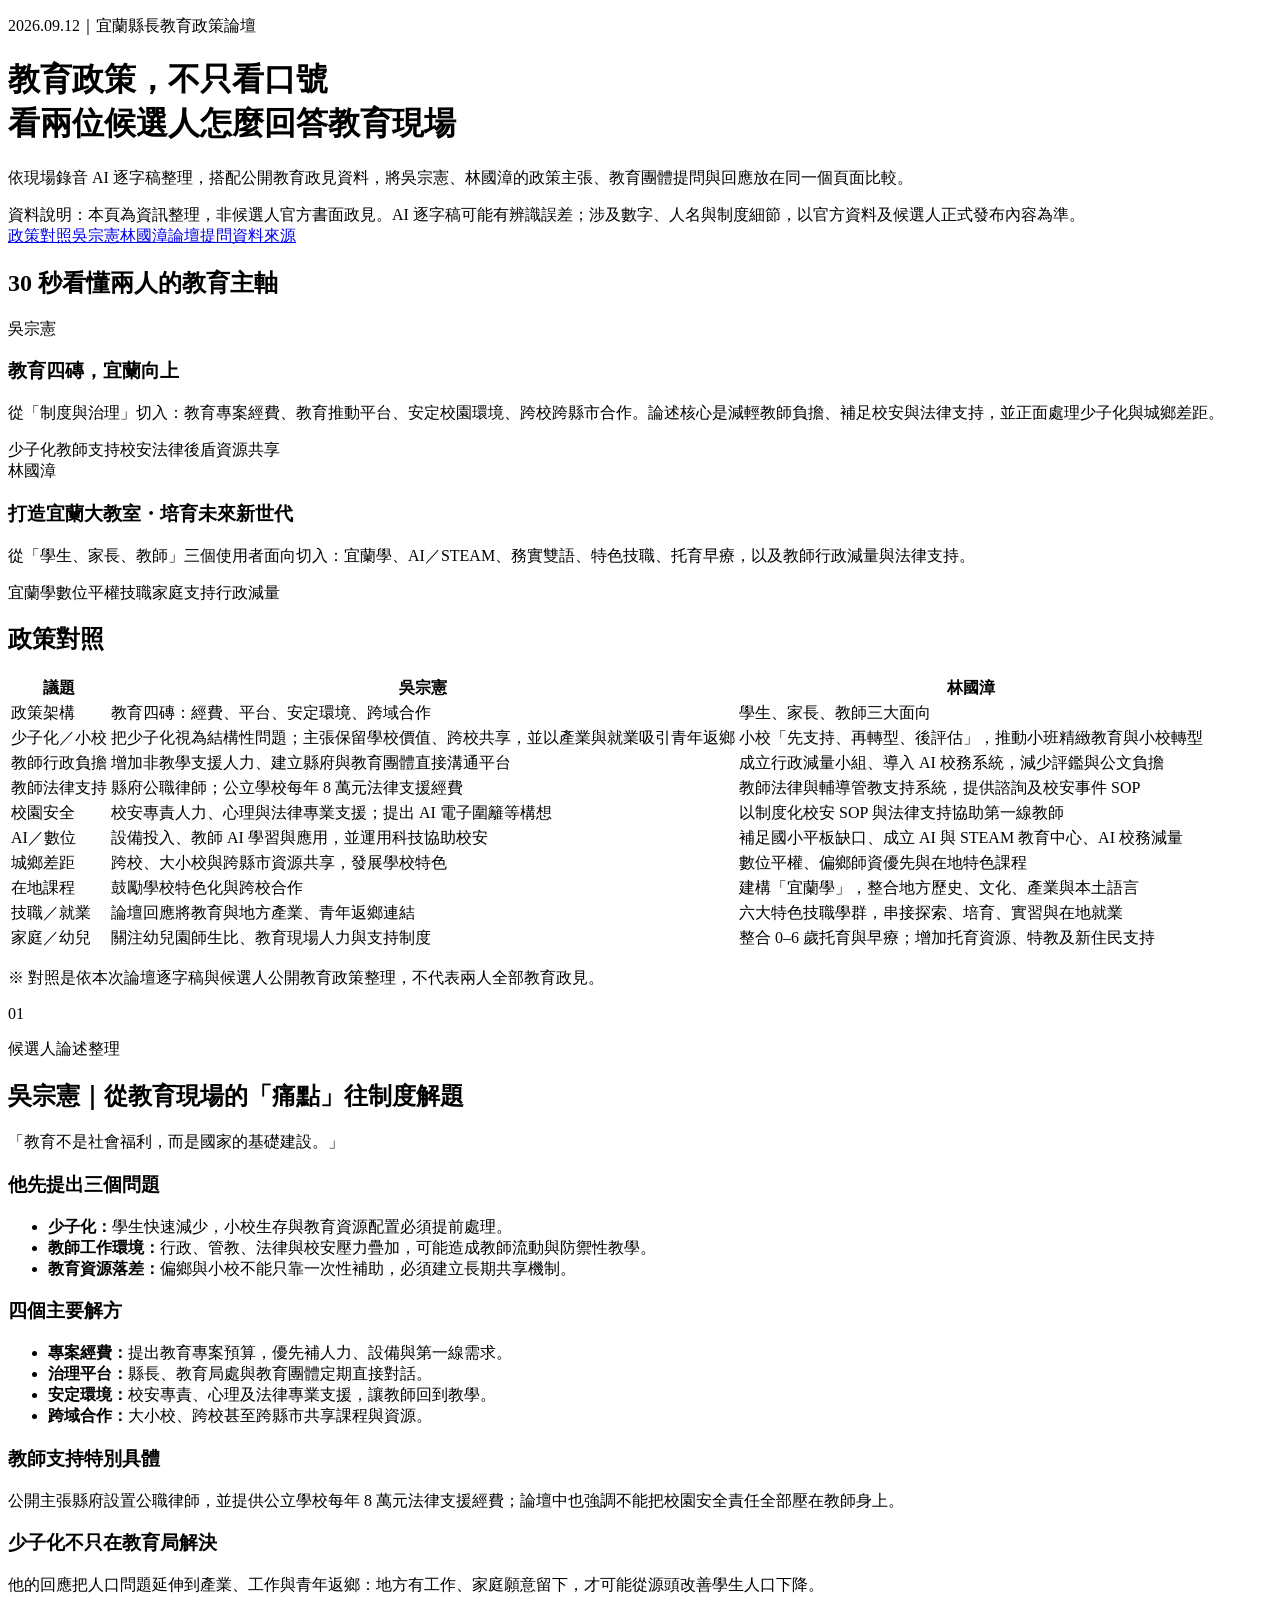
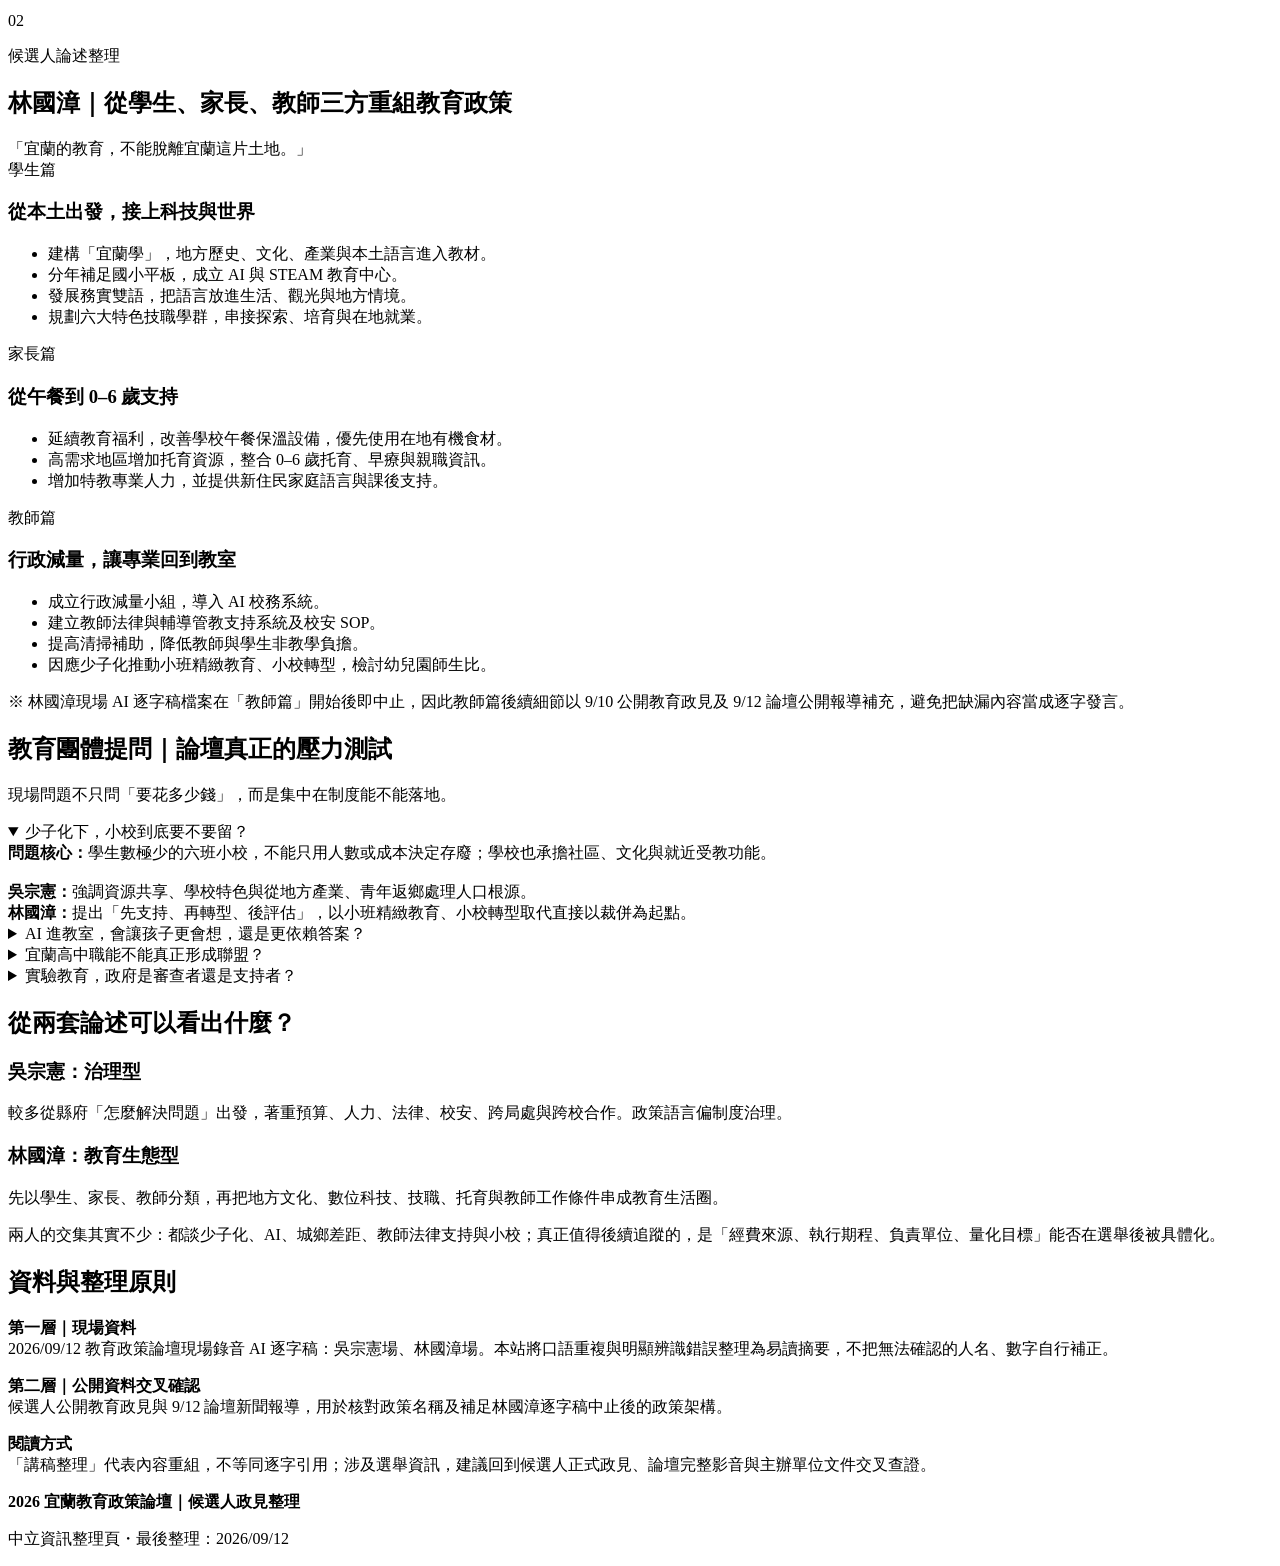
==== index.html @ e2a38ad1 "feat: build 2026 Yilan education forum comparison site" ====
<!doctype html><html lang="zh-Hant"><head><meta charset="utf-8"><meta name="viewport" content="width=device-width,initial-scale=1"><meta name="description" content="2026宜蘭縣長教育政策論壇：吳宗憲、林國漳教育政見與現場回應整理"><title>2026 宜蘭教育政策論壇｜候選人政見整理</title><link rel="stylesheet" href="styles.css"></head><body><header class="hero"><div class="wrap"><p class="eyebrow">2026.09.12｜宜蘭縣長教育政策論壇</p><h1>教育政策，不只看口號<br><span>看兩位候選人怎麼回答教育現場</span></h1><p class="lead">依現場錄音 AI 逐字稿整理，搭配公開教育政見資料，將吳宗憲、林國漳的政策主張、教育團體提問與回應放在同一個頁面比較。</p><div class="notice">資料說明：本頁為資訊整理，非候選人官方書面政見。AI 逐字稿可能有辨識誤差；涉及數字、人名與制度細節，以官方資料及候選人正式發布內容為準。</div><nav><a href="#compare">政策對照</a><a href="#wu">吳宗憲</a><a href="#lin">林國漳</a><a href="#qa">論壇提問</a><a href="#sources">資料來源</a></nav></div></header><main class="wrap"><section id="snapshot"><h2>30 秒看懂兩人的教育主軸</h2><div class="candidate-grid"><article class="candidate wu"><span class="tag">吳宗憲</span><h3>教育四磚，宜蘭向上</h3><p>從「制度與治理」切入：教育專案經費、教育推動平台、安定校園環境、跨校跨縣市合作。論述核心是減輕教師負擔、補足校安與法律支持，並正面處理少子化與城鄉差距。</p><div class="chips"><span>少子化</span><span>教師支持</span><span>校安</span><span>法律後盾</span><span>資源共享</span></div></article><article class="candidate lin"><span class="tag">林國漳</span><h3>打造宜蘭大教室・培育未來新世代</h3><p>從「學生、家長、教師」三個使用者面向切入：宜蘭學、AI／STEAM、務實雙語、特色技職、托育早療，以及教師行政減量與法律支持。</p><div class="chips"><span>宜蘭學</span><span>數位平權</span><span>技職</span><span>家庭支持</span><span>行政減量</span></div></article></div></section><section id="compare"><h2>政策對照</h2><div class="table-wrap"><table><thead><tr><th>議題</th><th>吳宗憲</th><th>林國漳</th></tr></thead><tbody><tr><td>政策架構</td><td>教育四磚：經費、平台、安定環境、跨域合作</td><td>學生、家長、教師三大面向</td></tr><tr><td>少子化／小校</td><td>把少子化視為結構性問題；主張保留學校價值、跨校共享，並以產業與就業吸引青年返鄉</td><td>小校「先支持、再轉型、後評估」，推動小班精緻教育與小校轉型</td></tr><tr><td>教師行政負擔</td><td>增加非教學支援人力、建立縣府與教育團體直接溝通平台</td><td>成立行政減量小組、導入 AI 校務系統，減少評鑑與公文負擔</td></tr><tr><td>教師法律支持</td><td>縣府公職律師；公立學校每年 8 萬元法律支援經費</td><td>教師法律與輔導管教支持系統，提供諮詢及校安事件 SOP</td></tr><tr><td>校園安全</td><td>校安專責人力、心理與法律專業支援；提出 AI 電子圍籬等構想</td><td>以制度化校安 SOP 與法律支持協助第一線教師</td></tr><tr><td>AI／數位</td><td>設備投入、教師 AI 學習與應用，並運用科技協助校安</td><td>補足國小平板缺口、成立 AI 與 STEAM 教育中心、AI 校務減量</td></tr><tr><td>城鄉差距</td><td>跨校、大小校與跨縣市資源共享，發展學校特色</td><td>數位平權、偏鄉師資優先與在地特色課程</td></tr><tr><td>在地課程</td><td>鼓勵學校特色化與跨校合作</td><td>建構「宜蘭學」，整合地方歷史、文化、產業與本土語言</td></tr><tr><td>技職／就業</td><td>論壇回應將教育與地方產業、青年返鄉連結</td><td>六大特色技職學群，串接探索、培育、實習與在地就業</td></tr><tr><td>家庭／幼兒</td><td>關注幼兒園師生比、教育現場人力與支持制度</td><td>整合 0–6 歲托育與早療；增加托育資源、特教及新住民支持</td></tr></tbody></table></div><p class="caption">※ 對照是依本次論壇逐字稿與候選人公開教育政策整理，不代表兩人全部教育政見。</p></section><section id="wu" class="detail"><div class="section-head"><span class="num">01</span><div><p>候選人論述整理</p><h2>吳宗憲｜從教育現場的「痛點」往制度解題</h2></div></div><div class="quote">「教育不是社會福利，而是國家的基礎建設。」</div><div class="cards"><article><h3>他先提出三個問題</h3><ul><li><b>少子化：</b>學生快速減少，小校生存與教育資源配置必須提前處理。</li><li><b>教師工作環境：</b>行政、管教、法律與校安壓力疊加，可能造成教師流動與防禦性教學。</li><li><b>教育資源落差：</b>偏鄉與小校不能只靠一次性補助，必須建立長期共享機制。</li></ul></article><article><h3>四個主要解方</h3><ul><li><b>專案經費：</b>提出教育專案預算，優先補人力、設備與第一線需求。</li><li><b>治理平台：</b>縣長、教育局處與教育團體定期直接對話。</li><li><b>安定環境：</b>校安專責、心理及法律專業支援，讓教師回到教學。</li><li><b>跨域合作：</b>大小校、跨校甚至跨縣市共享課程與資源。</li></ul></article><article><h3>教師支持特別具體</h3><p>公開主張縣府設置公職律師，並提供公立學校每年 8 萬元法律支援經費；論壇中也強調不能把校園安全責任全部壓在教師身上。</p></article><article><h3>少子化不只在教育局解決</h3><p>他的回應把人口問題延伸到產業、工作與青年返鄉：地方有工作、家庭願意留下，才可能從源頭改善學生人口下降。</p></article></div></section><section id="lin" class="detail"><div class="section-head"><span class="num">02</span><div><p>候選人論述整理</p><h2>林國漳｜從學生、家長、教師三方重組教育政策</h2></div></div><div class="quote">「宜蘭的教育，不能脫離宜蘭這片土地。」</div><div class="three"><article><span>學生篇</span><h3>從本土出發，接上科技與世界</h3><ul><li>建構「宜蘭學」，地方歷史、文化、產業與本土語言進入教材。</li><li>分年補足國小平板，成立 AI 與 STEAM 教育中心。</li><li>發展務實雙語，把語言放進生活、觀光與地方情境。</li><li>規劃六大特色技職學群，串接探索、培育與在地就業。</li></ul></article><article><span>家長篇</span><h3>從午餐到 0–6 歲支持</h3><ul><li>延續教育福利，改善學校午餐保溫設備，優先使用在地有機食材。</li><li>高需求地區增加托育資源，整合 0–6 歲托育、早療與親職資訊。</li><li>增加特教專業人力，並提供新住民家庭語言與課後支持。</li></ul></article><article><span>教師篇</span><h3>行政減量，讓專業回到教室</h3><ul><li>成立行政減量小組，導入 AI 校務系統。</li><li>建立教師法律與輔導管教支持系統及校安 SOP。</li><li>提高清掃補助，降低教師與學生非教學負擔。</li><li>因應少子化推動小班精緻教育、小校轉型，檢討幼兒園師生比。</li></ul></article></div><p class="caption">※ 林國漳現場 AI 逐字稿檔案在「教師篇」開始後即中止，因此教師篇後續細節以 9/10 公開教育政見及 9/12 論壇公開報導補充，避免把缺漏內容當成逐字發言。</p></section><section id="qa"><h2>教育團體提問｜論壇真正的壓力測試</h2><p class="intro">現場問題不只問「要花多少錢」，而是集中在制度能不能落地。</p><div class="qa-list"><details open><summary>少子化下，小校到底要不要留？</summary><div><b>問題核心：</b>學生數極少的六班小校，不能只用人數或成本決定存廢；學校也承擔社區、文化與就近受教功能。<br><br><b>吳宗憲：</b>強調資源共享、學校特色與從地方產業、青年返鄉處理人口根源。<br><b>林國漳：</b>提出「先支持、再轉型、後評估」，以小班精緻教育、小校轉型取代直接以裁併為起點。</div></details><details><summary>AI 進教室，會讓孩子更會想，還是更依賴答案？</summary><div><b>問題核心：</b>AI 不只是買設備，也牽涉數位素養、思考能力與城鄉差距。<br><br><b>吳宗憲：</b>主張設備與教師學習並進，科技也可運用於校園安全。<br><b>林國漳：</b>以數位平權、平板補足、AI／STEAM 中心與 AI 校務應用建立完整環境。</div></details><details><summary>宜蘭高中職能不能真正形成聯盟？</summary><div><b>問題核心：</b>縣立、國立高中職如何共享資源、銜接國中課程、留住人才，以及改善跨區就學交通。<br><br><b>吳宗憲：</b>把交通視為宜蘭教育的結構問題之一，並主張跨校、跨縣市合作。<br><b>林國漳：</b>公開論壇報導顯示其亦回應區域高中職聯盟議題；本站待取得完整現場逐字稿後再補充逐句回應。</div></details><details><summary>實驗教育，政府是審查者還是支持者？</summary><div><b>問題核心：</b>審議制度能否從把關思維轉為陪伴、輔導與品質支持。<br><br>本題涉及候選人現場細部回答，本站不以不完整 AI 逐字稿自行補寫；後續取得完整錄音／逐字稿後再更新。</div></details></div></section><section class="analysis"><h2>從兩套論述可以看出什麼？</h2><div class="analysis-grid"><article><h3>吳宗憲：治理型</h3><p>較多從縣府「怎麼解決問題」出發，著重預算、人力、法律、校安、跨局處與跨校合作。政策語言偏制度治理。</p></article><article><h3>林國漳：教育生態型</h3><p>先以學生、家長、教師分類，再把地方文化、數位科技、技職、托育與教師工作條件串成教育生活圈。</p></article></div><div class="neutral">兩人的交集其實不少：都談少子化、AI、城鄉差距、教師法律支持與小校；真正值得後續追蹤的，是「經費來源、執行期程、負責單位、量化目標」能否在選舉後被具體化。</div></section><section id="sources"><h2>資料與整理原則</h2><div class="source-box"><p><b>第一層｜現場資料</b><br>2026/09/12 教育政策論壇現場錄音 AI 逐字稿：吳宗憲場、林國漳場。本站將口語重複與明顯辨識錯誤整理為易讀摘要，不把無法確認的人名、數字自行補正。</p><p><b>第二層｜公開資料交叉確認</b><br>候選人公開教育政見與 9/12 論壇新聞報導，用於核對政策名稱及補足林國漳逐字稿中止後的政策架構。</p><p><b>閱讀方式</b><br>「講稿整理」代表內容重組，不等同逐字引用；涉及選舉資訊，建議回到候選人正式政見、論壇完整影音與主辦單位文件交叉查證。</p></div></section></main><footer><div class="wrap"><b>2026 宜蘭教育政策論壇｜候選人政見整理</b><p>中立資訊整理頁・最後整理：2026/09/12</p></div></footer><script src="app.js"></script></body></html>
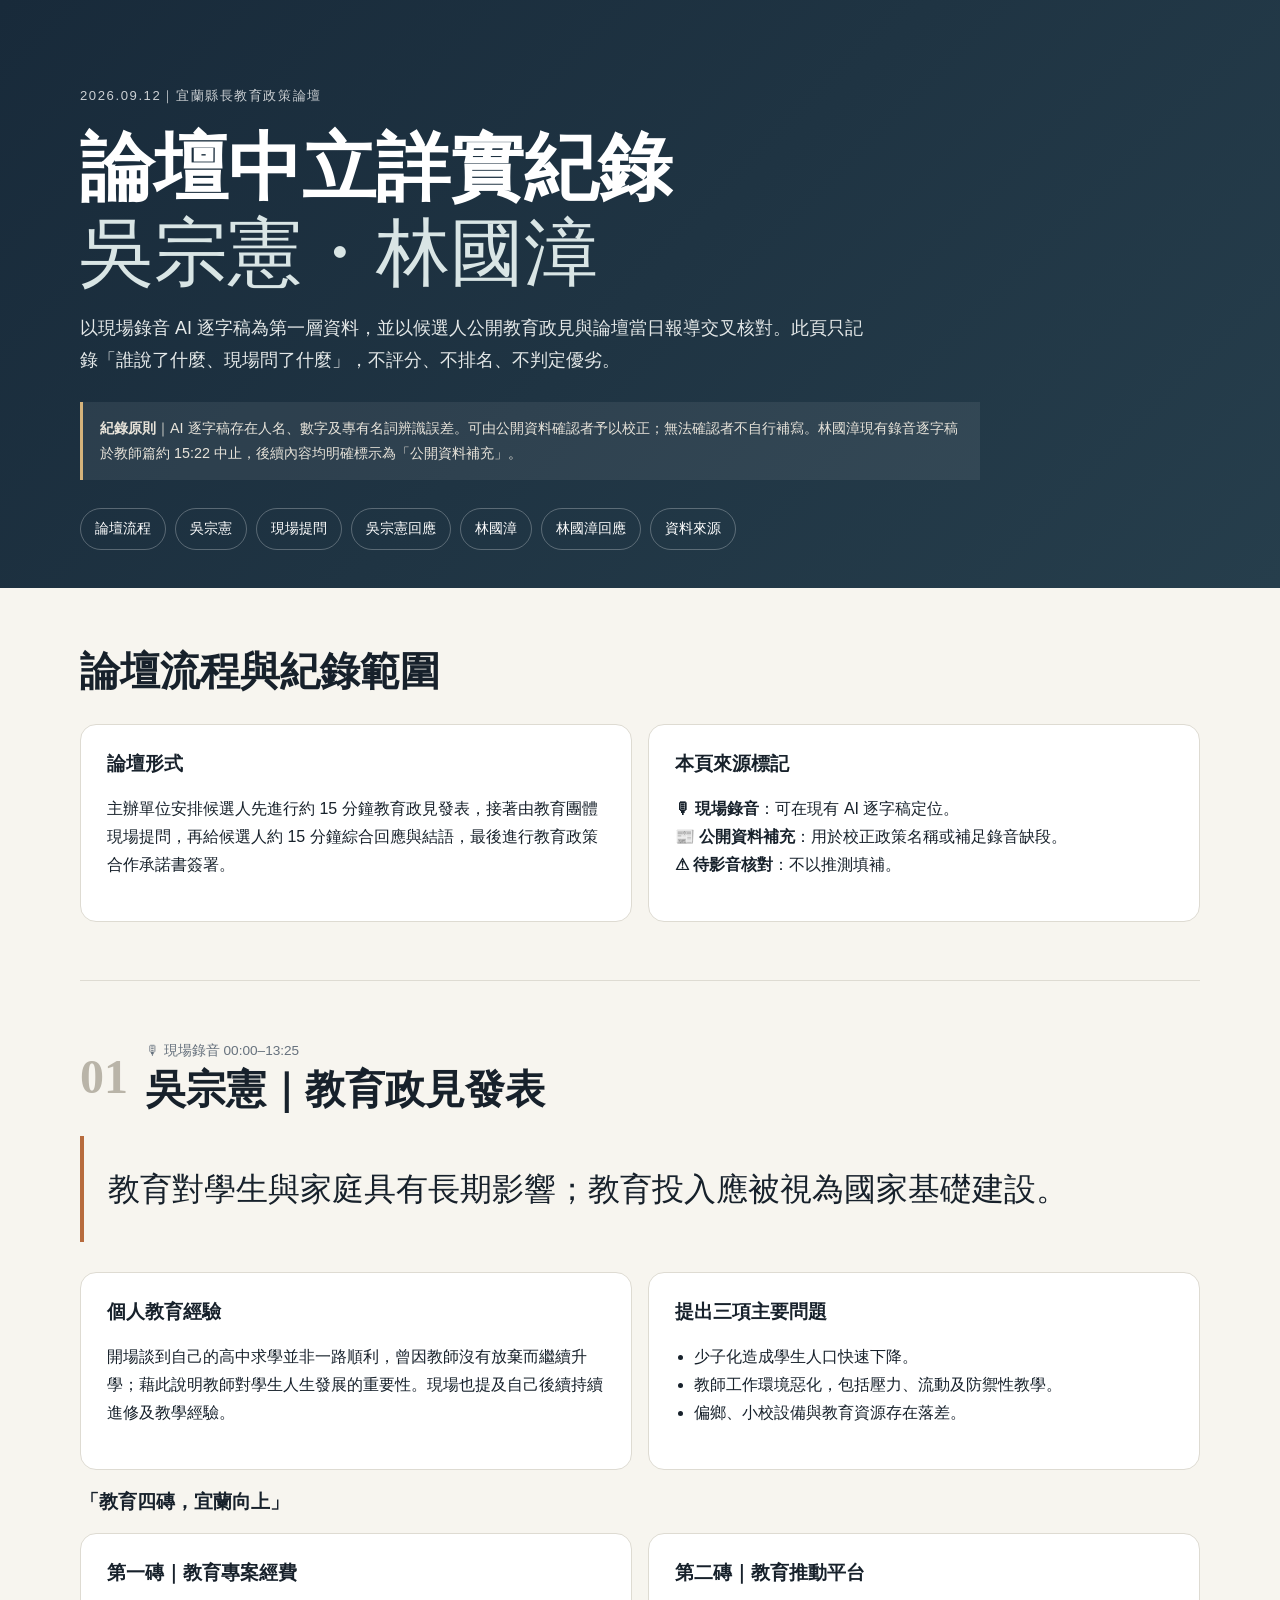
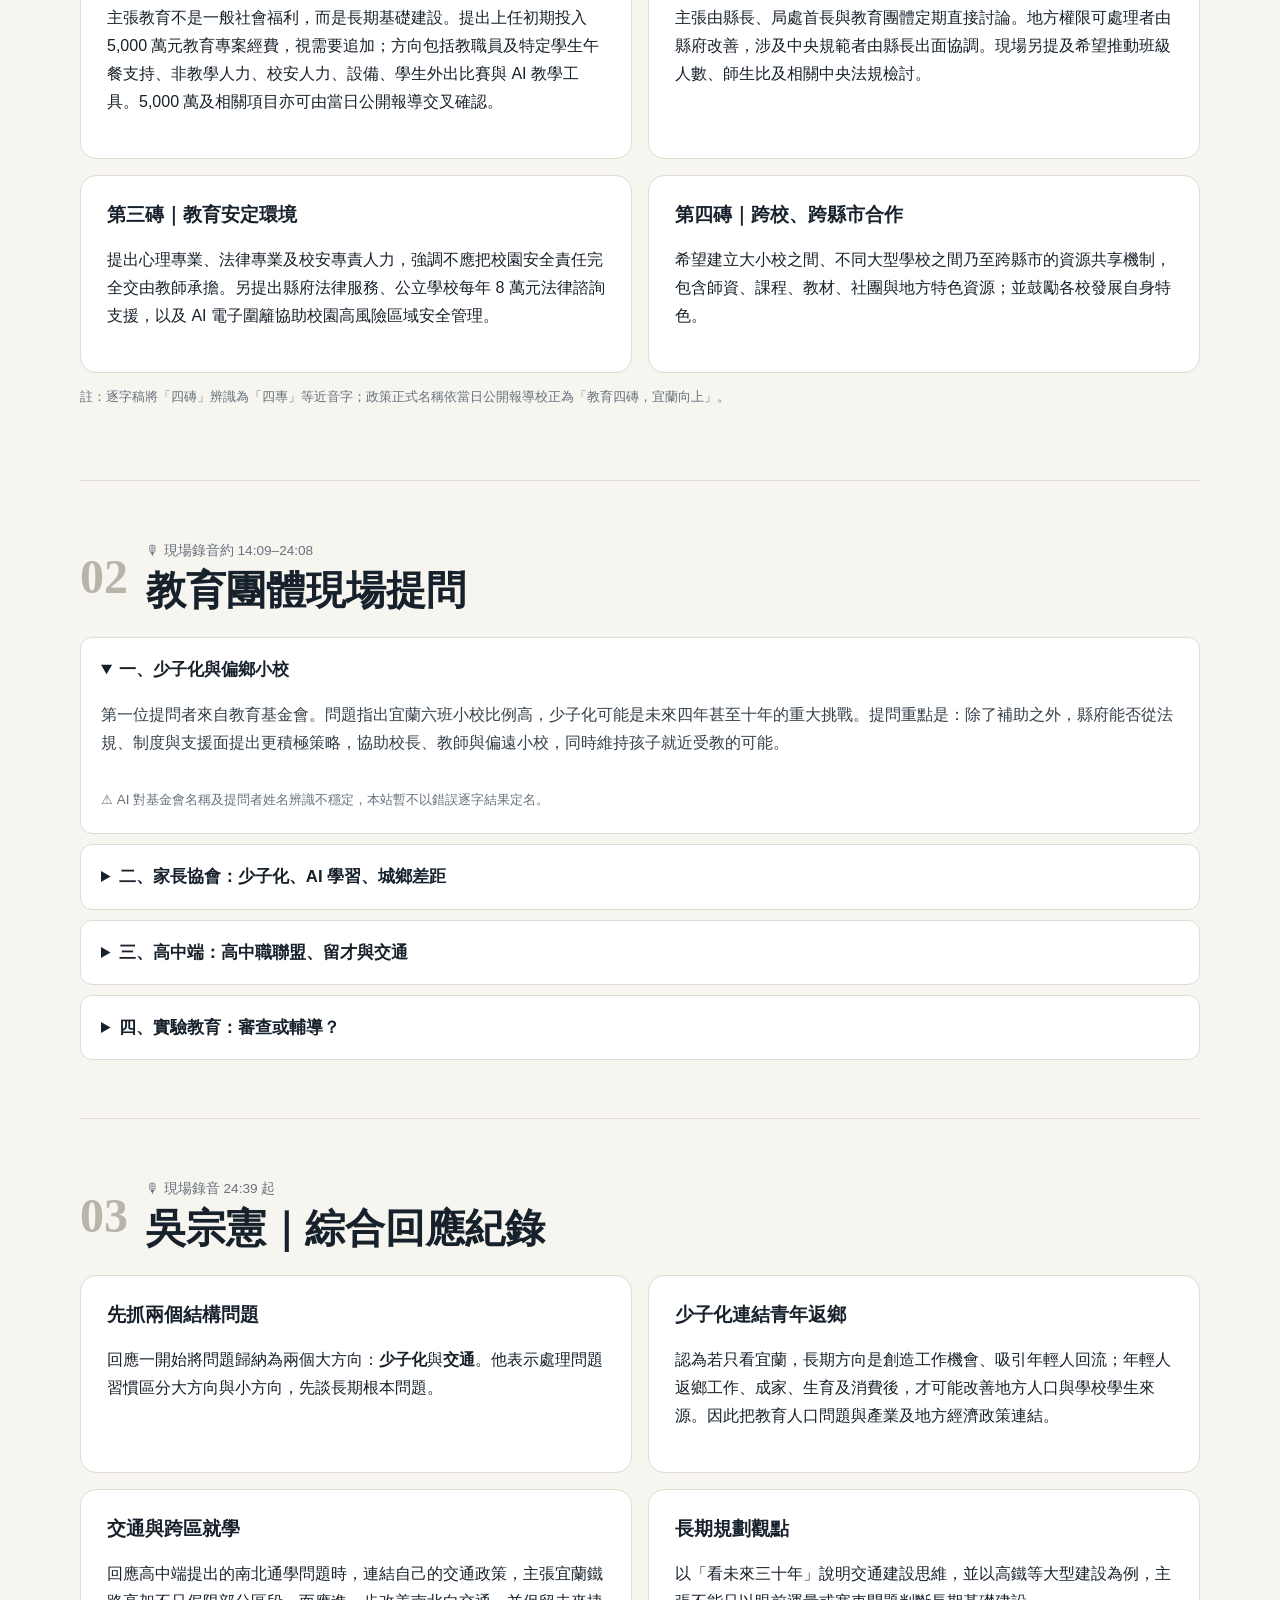
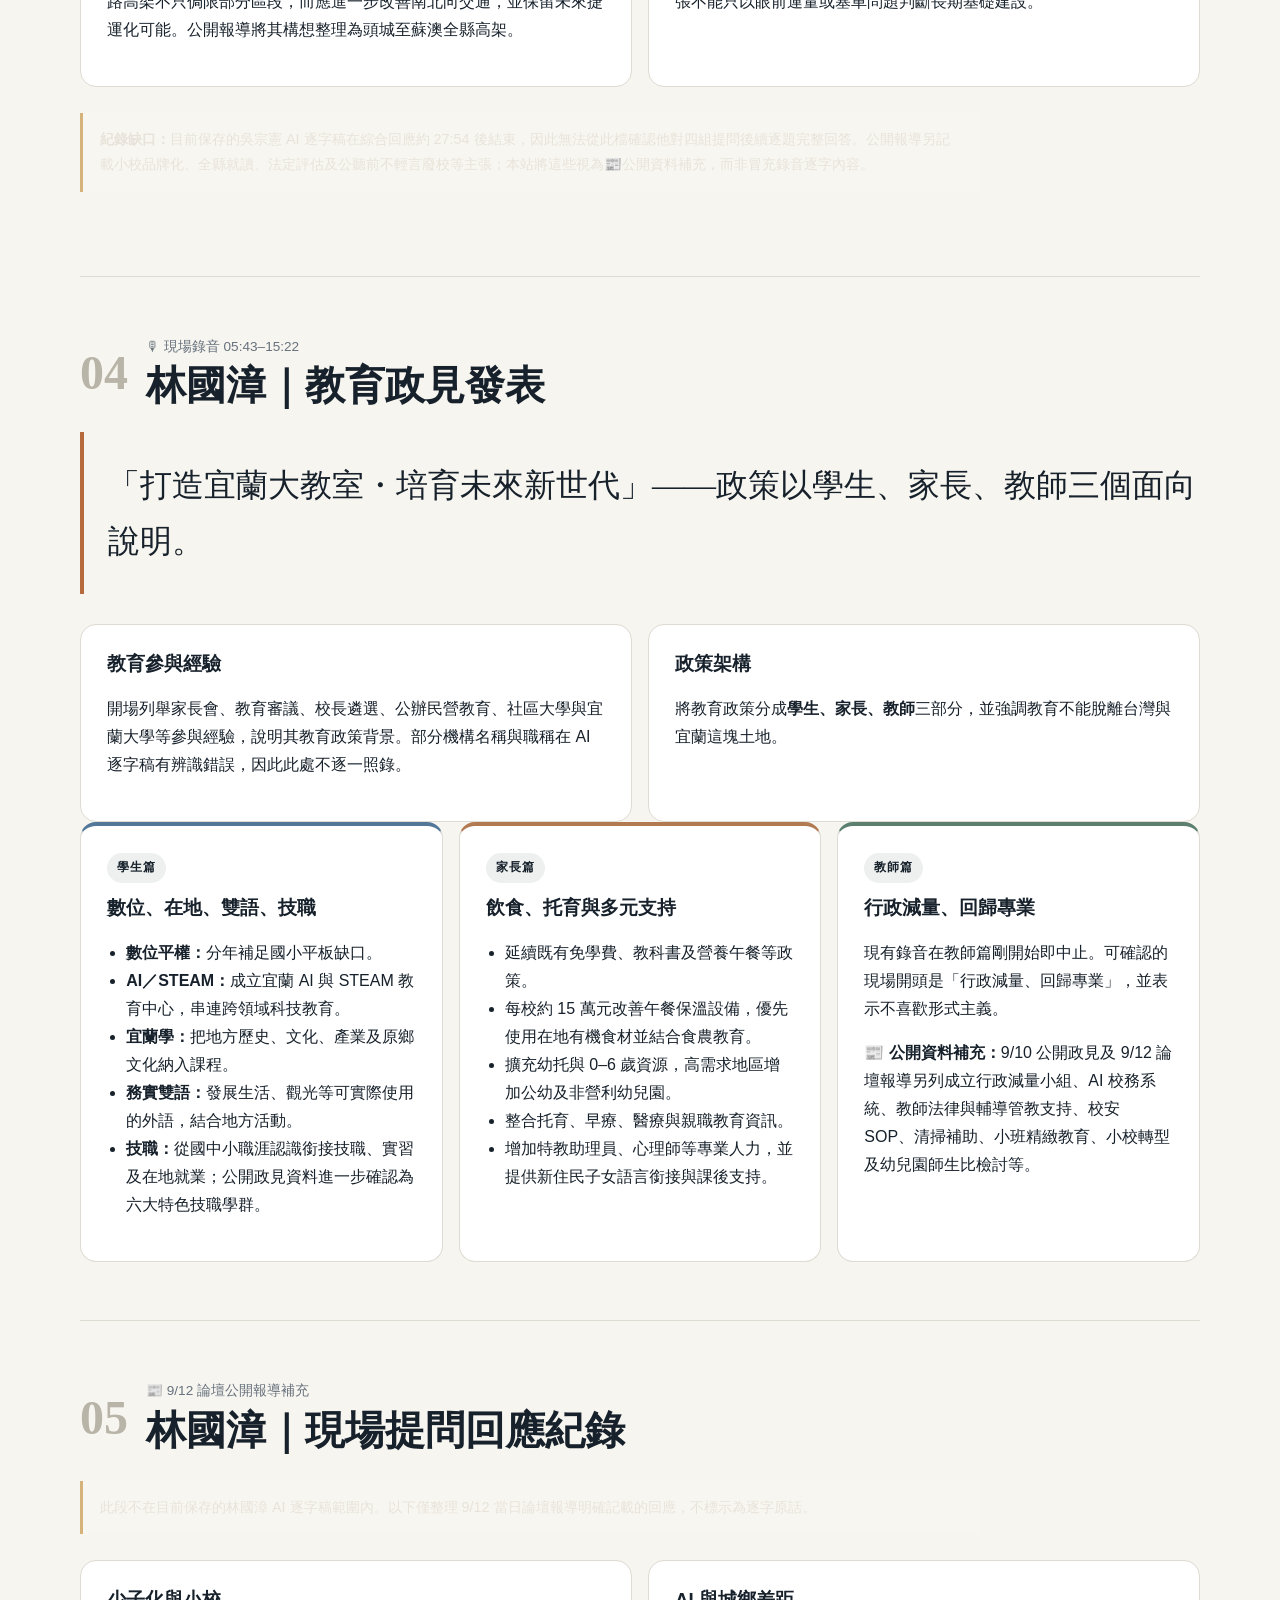
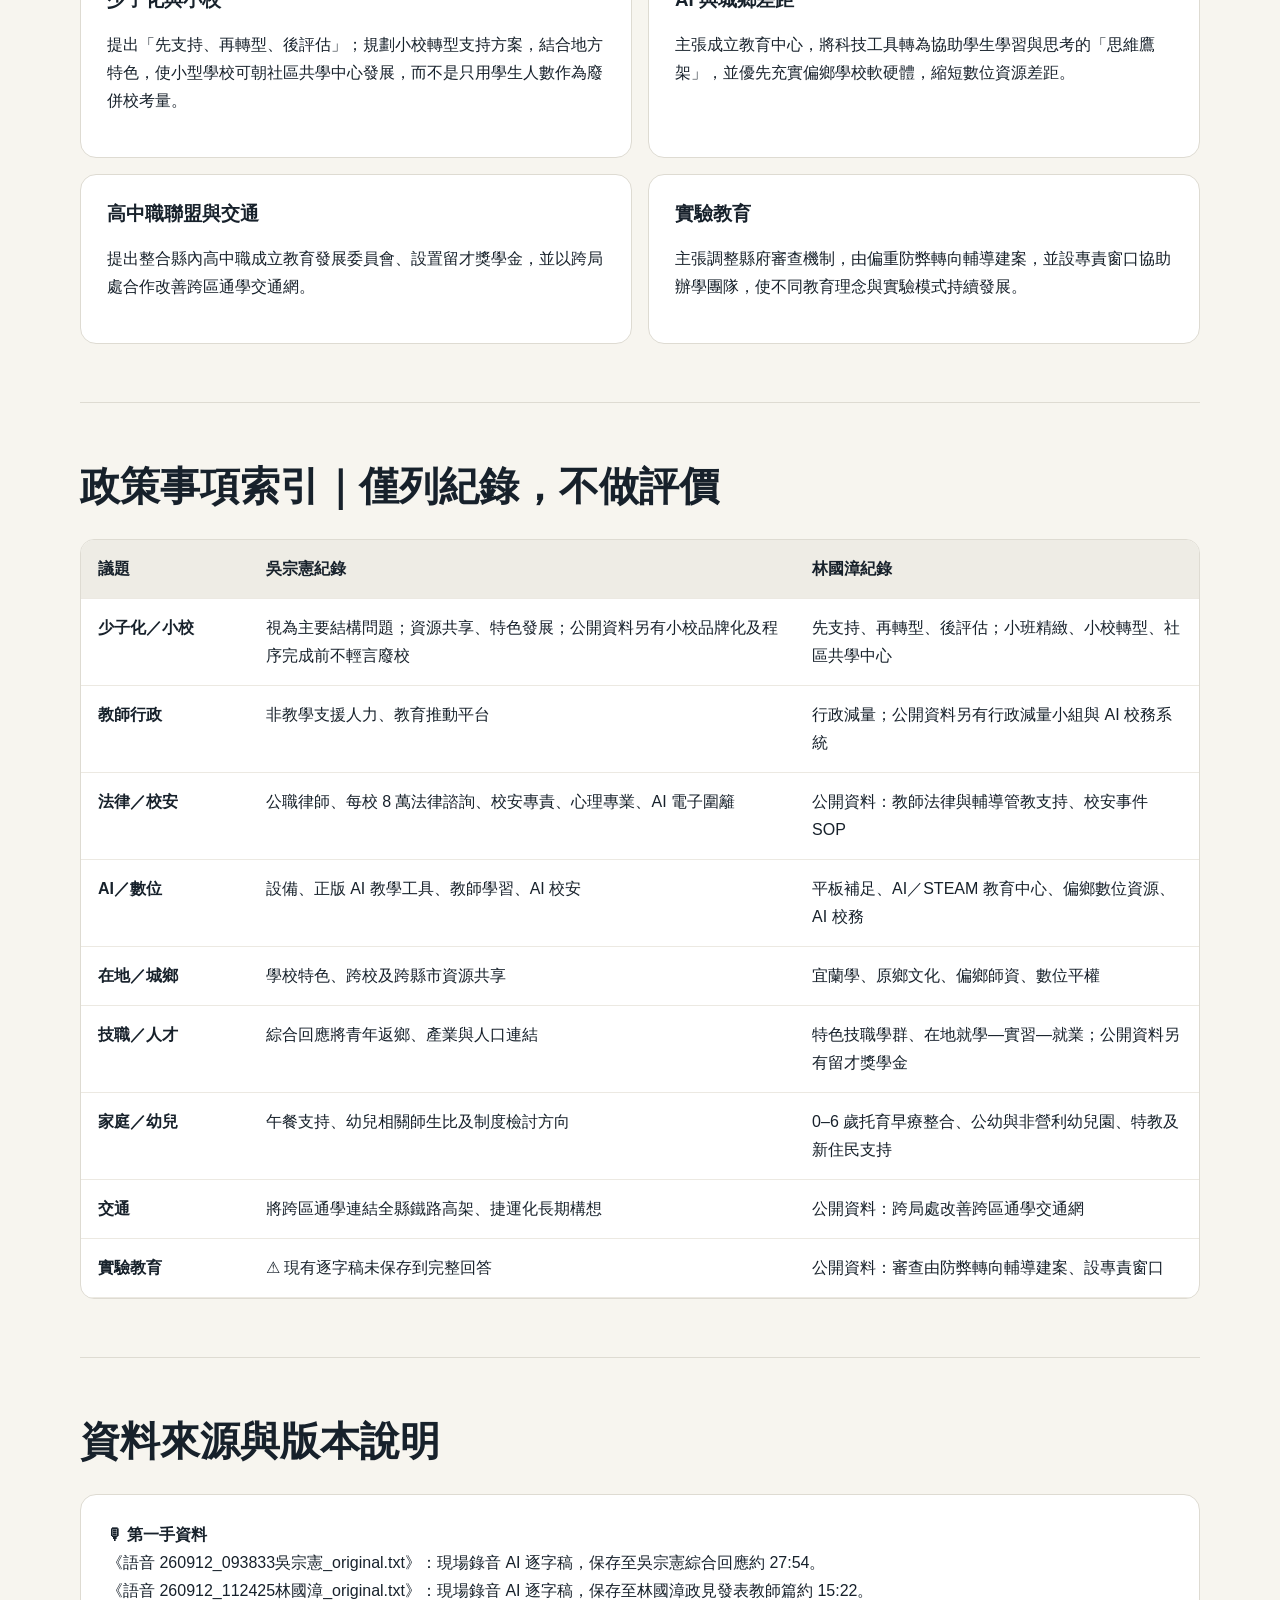
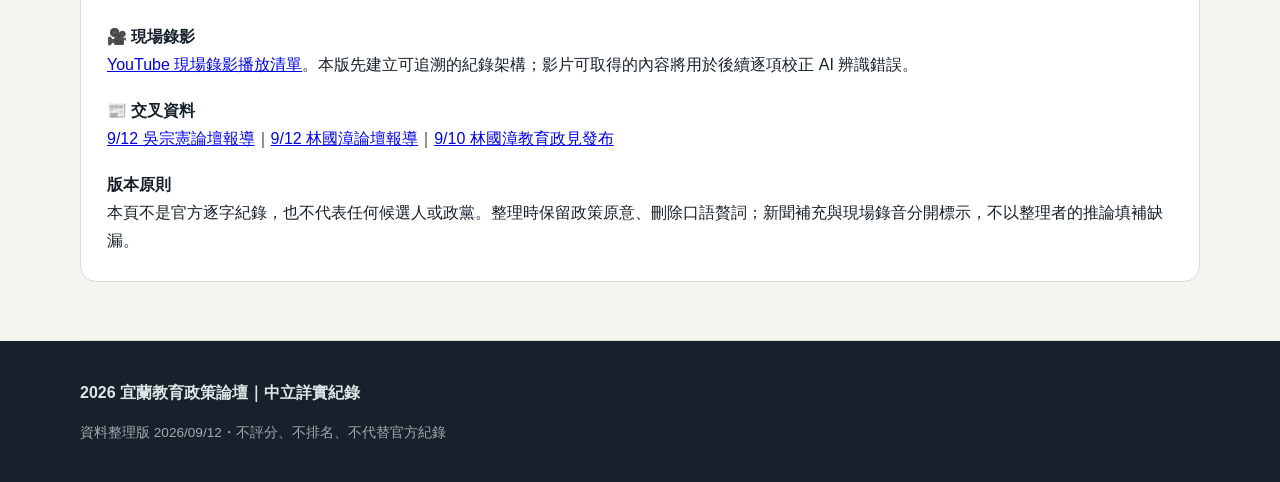
==== commit 42c9068d: "docs: convert site to neutral detailed forum record" ====
--- a/index.html
+++ b/index.html
@@ -1 +1 @@
-<!doctype html><html lang="zh-Hant"><head><meta charset="utf-8"><meta name="viewport" content="width=device-width,initial-scale=1"><meta name="description" content="2026宜蘭縣長教育政策論壇：吳宗憲、林國漳教育政見與現場回應整理"><title>2026 宜蘭教育政策論壇｜候選人政見整理</title><link rel="stylesheet" href="styles.css"></head><body><header class="hero"><div class="wrap"><p class="eyebrow">2026.09.12｜宜蘭縣長教育政策論壇</p><h1>教育政策，不只看口號<br><span>看兩位候選人怎麼回答教育現場</span></h1><p class="lead">依現場錄音 AI 逐字稿整理，搭配公開教育政見資料，將吳宗憲、林國漳的政策主張、教育團體提問與回應放在同一個頁面比較。</p><div class="notice">資料說明：本頁為資訊整理，非候選人官方書面政見。AI 逐字稿可能有辨識誤差；涉及數字、人名與制度細節，以官方資料及候選人正式發布內容為準。</div><nav><a href="#compare">政策對照</a><a href="#wu">吳宗憲</a><a href="#lin">林國漳</a><a href="#qa">論壇提問</a><a href="#sources">資料來源</a></nav></div></header><main class="wrap"><section id="snapshot"><h2>30 秒看懂兩人的教育主軸</h2><div class="candidate-grid"><article class="candidate wu"><span class="tag">吳宗憲</span><h3>教育四磚，宜蘭向上</h3><p>從「制度與治理」切入：教育專案經費、教育推動平台、安定校園環境、跨校跨縣市合作。論述核心是減輕教師負擔、補足校安與法律支持，並正面處理少子化與城鄉差距。</p><div class="chips"><span>少子化</span><span>教師支持</span><span>校安</span><span>法律後盾</span><span>資源共享</span></div></article><article class="candidate lin"><span class="tag">林國漳</span><h3>打造宜蘭大教室・培育未來新世代</h3><p>從「學生、家長、教師」三個使用者面向切入：宜蘭學、AI／STEAM、務實雙語、特色技職、托育早療，以及教師行政減量與法律支持。</p><div class="chips"><span>宜蘭學</span><span>數位平權</span><span>技職</span><span>家庭支持</span><span>行政減量</span></div></article></div></section><section id="compare"><h2>政策對照</h2><div class="table-wrap"><table><thead><tr><th>議題</th><th>吳宗憲</th><th>林國漳</th></tr></thead><tbody><tr><td>政策架構</td><td>教育四磚：經費、平台、安定環境、跨域合作</td><td>學生、家長、教師三大面向</td></tr><tr><td>少子化／小校</td><td>把少子化視為結構性問題；主張保留學校價值、跨校共享，並以產業與就業吸引青年返鄉</td><td>小校「先支持、再轉型、後評估」，推動小班精緻教育與小校轉型</td></tr><tr><td>教師行政負擔</td><td>增加非教學支援人力、建立縣府與教育團體直接溝通平台</td><td>成立行政減量小組、導入 AI 校務系統，減少評鑑與公文負擔</td></tr><tr><td>教師法律支持</td><td>縣府公職律師；公立學校每年 8 萬元法律支援經費</td><td>教師法律與輔導管教支持系統，提供諮詢及校安事件 SOP</td></tr><tr><td>校園安全</td><td>校安專責人力、心理與法律專業支援；提出 AI 電子圍籬等構想</td><td>以制度化校安 SOP 與法律支持協助第一線教師</td></tr><tr><td>AI／數位</td><td>設備投入、教師 AI 學習與應用，並運用科技協助校安</td><td>補足國小平板缺口、成立 AI 與 STEAM 教育中心、AI 校務減量</td></tr><tr><td>城鄉差距</td><td>跨校、大小校與跨縣市資源共享，發展學校特色</td><td>數位平權、偏鄉師資優先與在地特色課程</td></tr><tr><td>在地課程</td><td>鼓勵學校特色化與跨校合作</td><td>建構「宜蘭學」，整合地方歷史、文化、產業與本土語言</td></tr><tr><td>技職／就業</td><td>論壇回應將教育與地方產業、青年返鄉連結</td><td>六大特色技職學群，串接探索、培育、實習與在地就業</td></tr><tr><td>家庭／幼兒</td><td>關注幼兒園師生比、教育現場人力與支持制度</td><td>整合 0–6 歲托育與早療；增加托育資源、特教及新住民支持</td></tr></tbody></table></div><p class="caption">※ 對照是依本次論壇逐字稿與候選人公開教育政策整理，不代表兩人全部教育政見。</p></section><section id="wu" class="detail"><div class="section-head"><span class="num">01</span><div><p>候選人論述整理</p><h2>吳宗憲｜從教育現場的「痛點」往制度解題</h2></div></div><div class="quote">「教育不是社會福利，而是國家的基礎建設。」</div><div class="cards"><article><h3>他先提出三個問題</h3><ul><li><b>少子化：</b>學生快速減少，小校生存與教育資源配置必須提前處理。</li><li><b>教師工作環境：</b>行政、管教、法律與校安壓力疊加，可能造成教師流動與防禦性教學。</li><li><b>教育資源落差：</b>偏鄉與小校不能只靠一次性補助，必須建立長期共享機制。</li></ul></article><article><h3>四個主要解方</h3><ul><li><b>專案經費：</b>提出教育專案預算，優先補人力、設備與第一線需求。</li><li><b>治理平台：</b>縣長、教育局處與教育團體定期直接對話。</li><li><b>安定環境：</b>校安專責、心理及法律專業支援，讓教師回到教學。</li><li><b>跨域合作：</b>大小校、跨校甚至跨縣市共享課程與資源。</li></ul></article><article><h3>教師支持特別具體</h3><p>公開主張縣府設置公職律師，並提供公立學校每年 8 萬元法律支援經費；論壇中也強調不能把校園安全責任全部壓在教師身上。</p></article><article><h3>少子化不只在教育局解決</h3><p>他的回應把人口問題延伸到產業、工作與青年返鄉：地方有工作、家庭願意留下，才可能從源頭改善學生人口下降。</p></article></div></section><section id="lin" class="detail"><div class="section-head"><span class="num">02</span><div><p>候選人論述整理</p><h2>林國漳｜從學生、家長、教師三方重組教育政策</h2></div></div><div class="quote">「宜蘭的教育，不能脫離宜蘭這片土地。」</div><div class="three"><article><span>學生篇</span><h3>從本土出發，接上科技與世界</h3><ul><li>建構「宜蘭學」，地方歷史、文化、產業與本土語言進入教材。</li><li>分年補足國小平板，成立 AI 與 STEAM 教育中心。</li><li>發展務實雙語，把語言放進生活、觀光與地方情境。</li><li>規劃六大特色技職學群，串接探索、培育與在地就業。</li></ul></article><article><span>家長篇</span><h3>從午餐到 0–6 歲支持</h3><ul><li>延續教育福利，改善學校午餐保溫設備，優先使用在地有機食材。</li><li>高需求地區增加托育資源，整合 0–6 歲托育、早療與親職資訊。</li><li>增加特教專業人力，並提供新住民家庭語言與課後支持。</li></ul></article><article><span>教師篇</span><h3>行政減量，讓專業回到教室</h3><ul><li>成立行政減量小組，導入 AI 校務系統。</li><li>建立教師法律與輔導管教支持系統及校安 SOP。</li><li>提高清掃補助，降低教師與學生非教學負擔。</li><li>因應少子化推動小班精緻教育、小校轉型，檢討幼兒園師生比。</li></ul></article></div><p class="caption">※ 林國漳現場 AI 逐字稿檔案在「教師篇」開始後即中止，因此教師篇後續細節以 9/10 公開教育政見及 9/12 論壇公開報導補充，避免把缺漏內容當成逐字發言。</p></section><section id="qa"><h2>教育團體提問｜論壇真正的壓力測試</h2><p class="intro">現場問題不只問「要花多少錢」，而是集中在制度能不能落地。</p><div class="qa-list"><details open><summary>少子化下，小校到底要不要留？</summary><div><b>問題核心：</b>學生數極少的六班小校，不能只用人數或成本決定存廢；學校也承擔社區、文化與就近受教功能。<br><br><b>吳宗憲：</b>強調資源共享、學校特色與從地方產業、青年返鄉處理人口根源。<br><b>林國漳：</b>提出「先支持、再轉型、後評估」，以小班精緻教育、小校轉型取代直接以裁併為起點。</div></details><details><summary>AI 進教室，會讓孩子更會想，還是更依賴答案？</summary><div><b>問題核心：</b>AI 不只是買設備，也牽涉數位素養、思考能力與城鄉差距。<br><br><b>吳宗憲：</b>主張設備與教師學習並進，科技也可運用於校園安全。<br><b>林國漳：</b>以數位平權、平板補足、AI／STEAM 中心與 AI 校務應用建立完整環境。</div></details><details><summary>宜蘭高中職能不能真正形成聯盟？</summary><div><b>問題核心：</b>縣立、國立高中職如何共享資源、銜接國中課程、留住人才，以及改善跨區就學交通。<br><br><b>吳宗憲：</b>把交通視為宜蘭教育的結構問題之一，並主張跨校、跨縣市合作。<br><b>林國漳：</b>公開論壇報導顯示其亦回應區域高中職聯盟議題；本站待取得完整現場逐字稿後再補充逐句回應。</div></details><details><summary>實驗教育，政府是審查者還是支持者？</summary><div><b>問題核心：</b>審議制度能否從把關思維轉為陪伴、輔導與品質支持。<br><br>本題涉及候選人現場細部回答，本站不以不完整 AI 逐字稿自行補寫；後續取得完整錄音／逐字稿後再更新。</div></details></div></section><section class="analysis"><h2>從兩套論述可以看出什麼？</h2><div class="analysis-grid"><article><h3>吳宗憲：治理型</h3><p>較多從縣府「怎麼解決問題」出發，著重預算、人力、法律、校安、跨局處與跨校合作。政策語言偏制度治理。</p></article><article><h3>林國漳：教育生態型</h3><p>先以學生、家長、教師分類，再把地方文化、數位科技、技職、托育與教師工作條件串成教育生活圈。</p></article></div><div class="neutral">兩人的交集其實不少：都談少子化、AI、城鄉差距、教師法律支持與小校；真正值得後續追蹤的，是「經費來源、執行期程、負責單位、量化目標」能否在選舉後被具體化。</div></section><section id="sources"><h2>資料與整理原則</h2><div class="source-box"><p><b>第一層｜現場資料</b><br>2026/09/12 教育政策論壇現場錄音 AI 逐字稿：吳宗憲場、林國漳場。本站將口語重複與明顯辨識錯誤整理為易讀摘要，不把無法確認的人名、數字自行補正。</p><p><b>第二層｜公開資料交叉確認</b><br>候選人公開教育政見與 9/12 論壇新聞報導，用於核對政策名稱及補足林國漳逐字稿中止後的政策架構。</p><p><b>閱讀方式</b><br>「講稿整理」代表內容重組，不等同逐字引用；涉及選舉資訊，建議回到候選人正式政見、論壇完整影音與主辦單位文件交叉查證。</p></div></section></main><footer><div class="wrap"><b>2026 宜蘭教育政策論壇｜候選人政見整理</b><p>中立資訊整理頁・最後整理：2026/09/12</p></div></footer><script src="app.js"></script></body></html>+<!doctype html><html lang="zh-Hant"><head><meta charset="utf-8"><meta name="viewport" content="width=device-width,initial-scale=1"><meta name="description" content="2026年9月12日宜蘭縣長教育政策論壇中立詳實紀錄"><title>2026 宜蘭教育政策論壇｜中立詳實紀錄</title><link rel="stylesheet" href="styles.css"></head><body><header class="hero"><div class="wrap"><p class="eyebrow">2026.09.12｜宜蘭縣長教育政策論壇</p><h1>論壇中立詳實紀錄<br><span>吳宗憲・林國漳</span></h1><p class="lead">以現場錄音 AI 逐字稿為第一層資料，並以候選人公開教育政見與論壇當日報導交叉核對。此頁只記錄「誰說了什麼、現場問了什麼」，不評分、不排名、不判定優劣。</p><div class="notice"><b>紀錄原則</b>｜AI 逐字稿存在人名、數字及專有名詞辨識誤差。可由公開資料確認者予以校正；無法確認者不自行補寫。林國漳現有錄音逐字稿於教師篇約 15:22 中止，後續內容均明確標示為「公開資料補充」。</div><nav><a href="#forum">論壇流程</a><a href="#wu">吳宗憲</a><a href="#questions">現場提問</a><a href="#wu-response">吳宗憲回應</a><a href="#lin">林國漳</a><a href="#lin-response">林國漳回應</a><a href="#sources">資料來源</a></nav></div></header><main class="wrap"><section id="forum"><h2>論壇流程與紀錄範圍</h2><div class="cards"><article><h3>論壇形式</h3><p>主辦單位安排候選人先進行約 15 分鐘教育政見發表，接著由教育團體現場提問，再給候選人約 15 分鐘綜合回應與結語，最後進行教育政策合作承諾書簽署。</p></article><article><h3>本頁來源標記</h3><p><b>🎙 現場錄音</b>：可在現有 AI 逐字稿定位。<br><b>📰 公開資料補充</b>：用於校正政策名稱或補足錄音缺段。<br><b>⚠ 待影音核對</b>：不以推測填補。</p></article></div></section><section id="wu" class="detail"><div class="section-head"><span class="num">01</span><div><p>🎙 現場錄音 00:00–13:25</p><h2>吳宗憲｜教育政見發表</h2></div></div><div class="quote">教育對學生與家庭具有長期影響；教育投入應被視為國家基礎建設。</div><div class="cards"><article><h3>個人教育經驗</h3><p>開場談到自己的高中求學並非一路順利，曾因教師沒有放棄而繼續升學；藉此說明教師對學生人生發展的重要性。現場也提及自己後續持續進修及教學經驗。</p></article><article><h3>提出三項主要問題</h3><ul><li>少子化造成學生人口快速下降。</li><li>教師工作環境惡化，包括壓力、流動及防禦性教學。</li><li>偏鄉、小校設備與教育資源存在落差。</li></ul></article></div><h3>「教育四磚，宜蘭向上」</h3><div class="cards"><article><h3>第一磚｜教育專案經費</h3><p>主張教育不是一般社會福利，而是長期基礎建設。提出上任初期投入 5,000 萬元教育專案經費，視需要追加；方向包括教職員及特定學生午餐支持、非教學人力、校安人力、設備、學生外出比賽與 AI 教學工具。5,000 萬及相關項目亦可由當日公開報導交叉確認。</p></article><article><h3>第二磚｜教育推動平台</h3><p>主張由縣長、局處首長與教育團體定期直接討論。地方權限可處理者由縣府改善，涉及中央規範者由縣長出面協調。現場另提及希望推動班級人數、師生比及相關中央法規檢討。</p></article><article><h3>第三磚｜教育安定環境</h3><p>提出心理專業、法律專業及校安專責人力，強調不應把校園安全責任完全交由教師承擔。另提出縣府法律服務、公立學校每年 8 萬元法律諮詢支援，以及 AI 電子圍籬協助校園高風險區域安全管理。</p></article><article><h3>第四磚｜跨校、跨縣市合作</h3><p>希望建立大小校之間、不同大型學校之間乃至跨縣市的資源共享機制，包含師資、課程、教材、社團與地方特色資源；並鼓勵各校發展自身特色。</p></article></div><p class="caption">註：逐字稿將「四磚」辨識為「四專」等近音字；政策正式名稱依當日公開報導校正為「教育四磚，宜蘭向上」。</p></section><section id="questions"><div class="section-head"><span class="num">02</span><div><p>🎙 現場錄音約 14:09–24:08</p><h2>教育團體現場提問</h2></div></div><div class="qa-list"><details open><summary>一、少子化與偏鄉小校</summary><div>第一位提問者來自教育基金會。問題指出宜蘭六班小校比例高，少子化可能是未來四年甚至十年的重大挑戰。提問重點是：除了補助之外，縣府能否從法規、制度與支援面提出更積極策略，協助校長、教師與偏遠小校，同時維持孩子就近受教的可能。<br><br><span class="caption">⚠ AI 對基金會名稱及提問者姓名辨識不穩定，本站暫不以錯誤逐字結果定名。</span></div></details><details><summary>二、家長協會：少子化、AI 學習、城鄉差距</summary><div>宜蘭縣家長協會理事長提出三題：①部分國小學生人數極少，未來是否涉及廢併校、整併或國中小整合；②AI 時代如何避免「數位失智」，讓 AI 從答案提供者轉為促進思考的工具；③AI 科技教育可能產生新的城鄉教育落差，縣府如何因應。</div></details><details><summary>三、高中端：高中職聯盟、留才與交通</summary><div>宜蘭高中代表彙整高中職校長意見，提出：①縣府與國立高中職建立整體聯盟與定期對話平台，讓國小、國中、高中課程與資源銜接；②如何留住宜蘭優秀學生與體育人才；③改善跨區就學交通，例如不同類科學校分布南北兩端所造成的通學困難，以及學生專車等問題。</div></details><details><summary>四、實驗教育：審查或輔導？</summary><div>宜蘭蒙特梭利教育發展相關團體提問，關注政權更替後實驗教育政策是否持續友善，並詢問縣府能否將偏重防弊、把關的審查機制，轉向輔導、支持辦學者與家庭，維持學生多元學習選擇。</div></details></div></section><section id="wu-response"><div class="section-head"><span class="num">03</span><div><p>🎙 現場錄音 24:39 起</p><h2>吳宗憲｜綜合回應紀錄</h2></div></div><div class="cards"><article><h3>先抓兩個結構問題</h3><p>回應一開始將問題歸納為兩個大方向：<b>少子化</b>與<b>交通</b>。他表示處理問題習慣區分大方向與小方向，先談長期根本問題。</p></article><article><h3>少子化連結青年返鄉</h3><p>認為若只看宜蘭，長期方向是創造工作機會、吸引年輕人回流；年輕人返鄉工作、成家、生育及消費後，才可能改善地方人口與學校學生來源。因此把教育人口問題與產業及地方經濟政策連結。</p></article><article><h3>交通與跨區就學</h3><p>回應高中端提出的南北通學問題時，連結自己的交通政策，主張宜蘭鐵路高架不只侷限部分區段，而應進一步改善南北向交通，並保留未來捷運化可能。公開報導將其構想整理為頭城至蘇澳全縣高架。</p></article><article><h3>長期規劃觀點</h3><p>以「看未來三十年」說明交通建設思維，並以高鐵等大型建設為例，主張不能只以眼前運量或塞車問題判斷長期基礎建設。</p></article></div><div class="notice"><b>紀錄缺口：</b>目前保存的吳宗憲 AI 逐字稿在綜合回應約 27:54 後結束，因此無法從此檔確認他對四組提問後續逐題完整回答。公開報導另記載小校品牌化、全縣就讀、法定評估及公聽前不輕言廢校等主張；本站將這些視為📰公開資料補充，而非冒充錄音逐字內容。</div></section><section id="lin"><div class="section-head"><span class="num">04</span><div><p>🎙 現場錄音 05:43–15:22</p><h2>林國漳｜教育政見發表</h2></div></div><div class="quote">「打造宜蘭大教室・培育未來新世代」——政策以學生、家長、教師三個面向說明。</div><div class="cards"><article><h3>教育參與經驗</h3><p>開場列舉家長會、教育審議、校長遴選、公辦民營教育、社區大學與宜蘭大學等參與經驗，說明其教育政策背景。部分機構名稱與職稱在 AI 逐字稿有辨識錯誤，因此此處不逐一照錄。</p></article><article><h3>政策架構</h3><p>將教育政策分成<b>學生、家長、教師</b>三部分，並強調教育不能脫離台灣與宜蘭這塊土地。</p></article></div><div class="three"><article><span>學生篇</span><h3>數位、在地、雙語、技職</h3><ul><li><b>數位平權：</b>分年補足國小平板缺口。</li><li><b>AI／STEAM：</b>成立宜蘭 AI 與 STEAM 教育中心，串連跨領域科技教育。</li><li><b>宜蘭學：</b>把地方歷史、文化、產業及原鄉文化納入課程。</li><li><b>務實雙語：</b>發展生活、觀光等可實際使用的外語，結合地方活動。</li><li><b>技職：</b>從國中小職涯認識銜接技職、實習及在地就業；公開政見資料進一步確認為六大特色技職學群。</li></ul></article><article><span>家長篇</span><h3>飲食、托育與多元支持</h3><ul><li>延續既有免學費、教科書及營養午餐等政策。</li><li>每校約 15 萬元改善午餐保溫設備，優先使用在地有機食材並結合食農教育。</li><li>擴充幼托與 0–6 歲資源，高需求地區增加公幼及非營利幼兒園。</li><li>整合托育、早療、醫療與親職教育資訊。</li><li>增加特教助理員、心理師等專業人力，並提供新住民子女語言銜接與課後支持。</li></ul></article><article><span>教師篇</span><h3>行政減量、回歸專業</h3><p>現有錄音在教師篇剛開始即中止。可確認的現場開頭是「行政減量、回歸專業」，並表示不喜歡形式主義。</p><p><b>📰 公開資料補充：</b>9/10 公開政見及 9/12 論壇報導另列成立行政減量小組、AI 校務系統、教師法律與輔導管教支持、校安 SOP、清掃補助、小班精緻教育、小校轉型及幼兒園師生比檢討等。</p></article></div></section><section id="lin-response"><div class="section-head"><span class="num">05</span><div><p>📰 9/12 論壇公開報導補充</p><h2>林國漳｜現場提問回應紀錄</h2></div></div><div class="notice">此段不在目前保存的林國漳 AI 逐字稿範圍內。以下僅整理 9/12 當日論壇報導明確記載的回應，不標示為逐字原話。</div><div class="cards"><article><h3>少子化與小校</h3><p>提出「先支持、再轉型、後評估」；規劃小校轉型支持方案，結合地方特色，使小型學校可朝社區共學中心發展，而不是只用學生人數作為廢併校考量。</p></article><article><h3>AI 與城鄉差距</h3><p>主張成立教育中心，將科技工具轉為協助學生學習與思考的「思維鷹架」，並優先充實偏鄉學校軟硬體，縮短數位資源差距。</p></article><article><h3>高中職聯盟與交通</h3><p>提出整合縣內高中職成立教育發展委員會、設置留才獎學金，並以跨局處合作改善跨區通學交通網。</p></article><article><h3>實驗教育</h3><p>主張調整縣府審查機制，由偏重防弊轉向輔導建案，並設專責窗口協助辦學團隊，使不同教育理念與實驗模式持續發展。</p></article></div></section><section id="record"><h2>政策事項索引｜僅列紀錄，不做評價</h2><div class="table-wrap"><table><thead><tr><th>議題</th><th>吳宗憲紀錄</th><th>林國漳紀錄</th></tr></thead><tbody><tr><td>少子化／小校</td><td>視為主要結構問題；資源共享、特色發展；公開資料另有小校品牌化及程序完成前不輕言廢校</td><td>先支持、再轉型、後評估；小班精緻、小校轉型、社區共學中心</td></tr><tr><td>教師行政</td><td>非教學支援人力、教育推動平台</td><td>行政減量；公開資料另有行政減量小組與 AI 校務系統</td></tr><tr><td>法律／校安</td><td>公職律師、每校 8 萬法律諮詢、校安專責、心理專業、AI 電子圍籬</td><td>公開資料：教師法律與輔導管教支持、校安事件 SOP</td></tr><tr><td>AI／數位</td><td>設備、正版 AI 教學工具、教師學習、AI 校安</td><td>平板補足、AI／STEAM 教育中心、偏鄉數位資源、AI 校務</td></tr><tr><td>在地／城鄉</td><td>學校特色、跨校及跨縣市資源共享</td><td>宜蘭學、原鄉文化、偏鄉師資、數位平權</td></tr><tr><td>技職／人才</td><td>綜合回應將青年返鄉、產業與人口連結</td><td>特色技職學群、在地就學—實習—就業；公開資料另有留才獎學金</td></tr><tr><td>家庭／幼兒</td><td>午餐支持、幼兒相關師生比及制度檢討方向</td><td>0–6 歲托育早療整合、公幼與非營利幼兒園、特教及新住民支持</td></tr><tr><td>交通</td><td>將跨區通學連結全縣鐵路高架、捷運化長期構想</td><td>公開資料：跨局處改善跨區通學交通網</td></tr><tr><td>實驗教育</td><td>⚠ 現有逐字稿未保存到完整回答</td><td>公開資料：審查由防弊轉向輔導建案、設專責窗口</td></tr></tbody></table></div></section><section id="sources"><h2>資料來源與版本說明</h2><div class="source-box"><p><b>🎙 第一手資料</b><br>《語音 260912_093833吳宗憲_original.txt》：現場錄音 AI 逐字稿，保存至吳宗憲綜合回應約 27:54。<br>《語音 260912_112425林國漳_original.txt》：現場錄音 AI 逐字稿，保存至林國漳政見發表教師篇約 15:22。</p><p><b>🎥 現場錄影</b><br><a href="https://youtube.com/playlist?list=PLebuli9NADt4" target="_blank" rel="noopener">YouTube 現場錄影播放清單</a>。本版先建立可追溯的紀錄架構；影片可取得的內容將用於後續逐項校正 AI 辨識錯誤。</p><p><b>📰 交叉資料</b><br><a href="https://www.kamalan-news.com/political/22/18982" target="_blank" rel="noopener">9/12 吳宗憲論壇報導</a>｜<a href="https://www.kamalan-news.com/political/22/18984" target="_blank" rel="noopener">9/12 林國漳論壇報導</a>｜<a href="https://www.kamalan-news.com/political/22/18962" target="_blank" rel="noopener">9/10 林國漳教育政見發布</a></p><p><b>版本原則</b><br>本頁不是官方逐字紀錄，也不代表任何候選人或政黨。整理時保留政策原意、刪除口語贅詞；新聞補充與現場錄音分開標示，不以整理者的推論填補缺漏。</p></div></section></main><footer><div class="wrap"><b>2026 宜蘭教育政策論壇｜中立詳實紀錄</b><p>資料整理版 2026/09/12・不評分、不排名、不代替官方紀錄</p></div></footer><script src="app.js"></script></body></html>
--- a/styles.css
+++ b/styles.css
@@ -0,0 +1 @@
+:root{--ink:#17212b;--muted:#66717d;--paper:#f7f5ef;--card:#fff;--line:#dedbd2;--wu:#345b7e;--lin:#39705e;--accent:#b76b3d}*{box-sizing:border-box}html{scroll-behavior:smooth}body{margin:0;background:var(--paper);color:var(--ink);font-family:-apple-system,BlinkMacSystemFont,"Noto Sans TC","PingFang TC","Microsoft JhengHei",sans-serif;line-height:1.75}.wrap{width:min(1120px,calc(100% - 36px));margin:auto}.hero{padding:72px 0 38px;background:linear-gradient(135deg,#182a3a,#263e4c);color:white}.eyebrow{letter-spacing:.12em;font-size:.82rem;opacity:.78}.hero h1{font-size:clamp(2.25rem,6vw,4.6rem);line-height:1.15;margin:18px 0}.hero h1 span{font-weight:400;color:#d9e5e5}.lead{font-size:1.12rem;max-width:800px;color:#e5e9e9}.notice{max-width:900px;margin:26px 0;padding:14px 17px;border-left:3px solid #d5b37b;background:#ffffff12;font-size:.9rem;color:#e7e3da}.hero nav{display:flex;gap:9px;flex-wrap:wrap;margin-top:28px}.hero nav a{color:#fff;text-decoration:none;border:1px solid #ffffff44;border-radius:99px;padding:7px 14px;font-size:.9rem}.hero nav a:hover{background:#fff;color:#223746}main section{padding:58px 0;border-bottom:1px solid var(--line)}h2{font-size:clamp(1.65rem,4vw,2.5rem);line-height:1.25;margin:0 0 28px}h3{line-height:1.35}.candidate-grid,.analysis-grid{display:grid;grid-template-columns:1fr 1fr;gap:20px}.candidate,.cards article,.three article,.analysis-grid article,.source-box{background:var(--card);border:1px solid var(--line);border-radius:16px;padding:26px}.candidate{border-top:5px solid}.candidate.wu{border-top-color:var(--wu)}.candidate.lin{border-top-color:var(--lin)}.tag,.three article>span{display:inline-block;font-weight:700;font-size:.78rem;letter-spacing:.08em;border-radius:99px;padding:4px 10px;background:#edf0ef}.candidate h3{font-size:1.5rem;margin:14px 0 8px}.chips{display:flex;flex-wrap:wrap;gap:7px;margin-top:20px}.chips span{font-size:.8rem;background:#f1efe8;padding:4px 9px;border-radius:6px}.table-wrap{overflow-x:auto;background:white;border:1px solid var(--line);border-radius:14px}table{width:100%;border-collapse:collapse;min-width:760px}th,td{text-align:left;vertical-align:top;padding:15px 17px;border-bottom:1px solid #ece9e2}th{background:#eeece5}th:first-child,td:first-child{width:15%;font-weight:700}.caption{font-size:.84rem;color:var(--muted);margin-top:12px}.section-head{display:flex;gap:18px;align-items:center;margin-bottom:22px}.section-head .num{font:700 3rem Georgia,serif;color:#b9b4a8}.section-head p{margin:0;color:var(--muted);font-size:.85rem}.section-head h2{margin:2px 0 0}.quote{font-family:Georgia,"Noto Serif TC",serif;font-size:clamp(1.35rem,3vw,2rem);padding:25px 0 25px 24px;border-left:4px solid var(--accent);margin:20px 0 30px}.cards{display:grid;grid-template-columns:1fr 1fr;gap:16px}.cards h3,.three h3{margin-top:0}.cards ul,.three ul{padding-left:1.2rem}.three{display:grid;grid-template-columns:repeat(3,1fr);gap:16px}.three article:nth-child(1){border-top:4px solid #527799}.three article:nth-child(2){border-top:4px solid #b17a51}.three article:nth-child(3){border-top:4px solid #5c806f}.three article>span{margin-bottom:12px}.intro{margin-top:-18px;color:var(--muted)}.qa-list{display:grid;gap:10px}.qa-list details{background:white;border:1px solid var(--line);border-radius:12px;overflow:hidden}.qa-list summary{cursor:pointer;font-weight:700;font-size:1.05rem;padding:17px 20px}.qa-list details div{padding:0 20px 20px;color:#35404a}.analysis-grid article:first-child{border-left:5px solid var(--wu)}.analysis-grid article:last-child{border-left:5px solid var(--lin)}.neutral{margin-top:18px;padding:20px;border-radius:12px;background:#e9e6dc;font-weight:600}.source-box p{margin:0 0 18px}.source-box p:last-child{margin-bottom:0}footer{background:#17212b;color:#dfe4e5;padding:38px 0}footer p{color:#9eaaae;font-size:.85rem;margin-bottom:0}@media(max-width:760px){.hero{padding-top:48px}.candidate-grid,.analysis-grid,.cards,.three{grid-template-columns:1fr}main section{padding:42px 0}.section-head{align-items:flex-start}.section-head .num{font-size:2.2rem}.candidate,.cards article,.three article,.source-box{padding:20px}.quote{padding-left:18px}.wrap{width:min(100% - 26px,1120px)}}@media print{.hero{background:white;color:#111;padding:20px 0}.hero h1 span,.lead,.notice{color:#333}.hero nav{display:none}body{background:white}.candidate,.cards article,.three article,.source-box,.table-wrap,.qa-list details{break-inside:avoid;border-color:#bbb}.qa-list details div{display:block!important}footer{background:white;color:#111}}
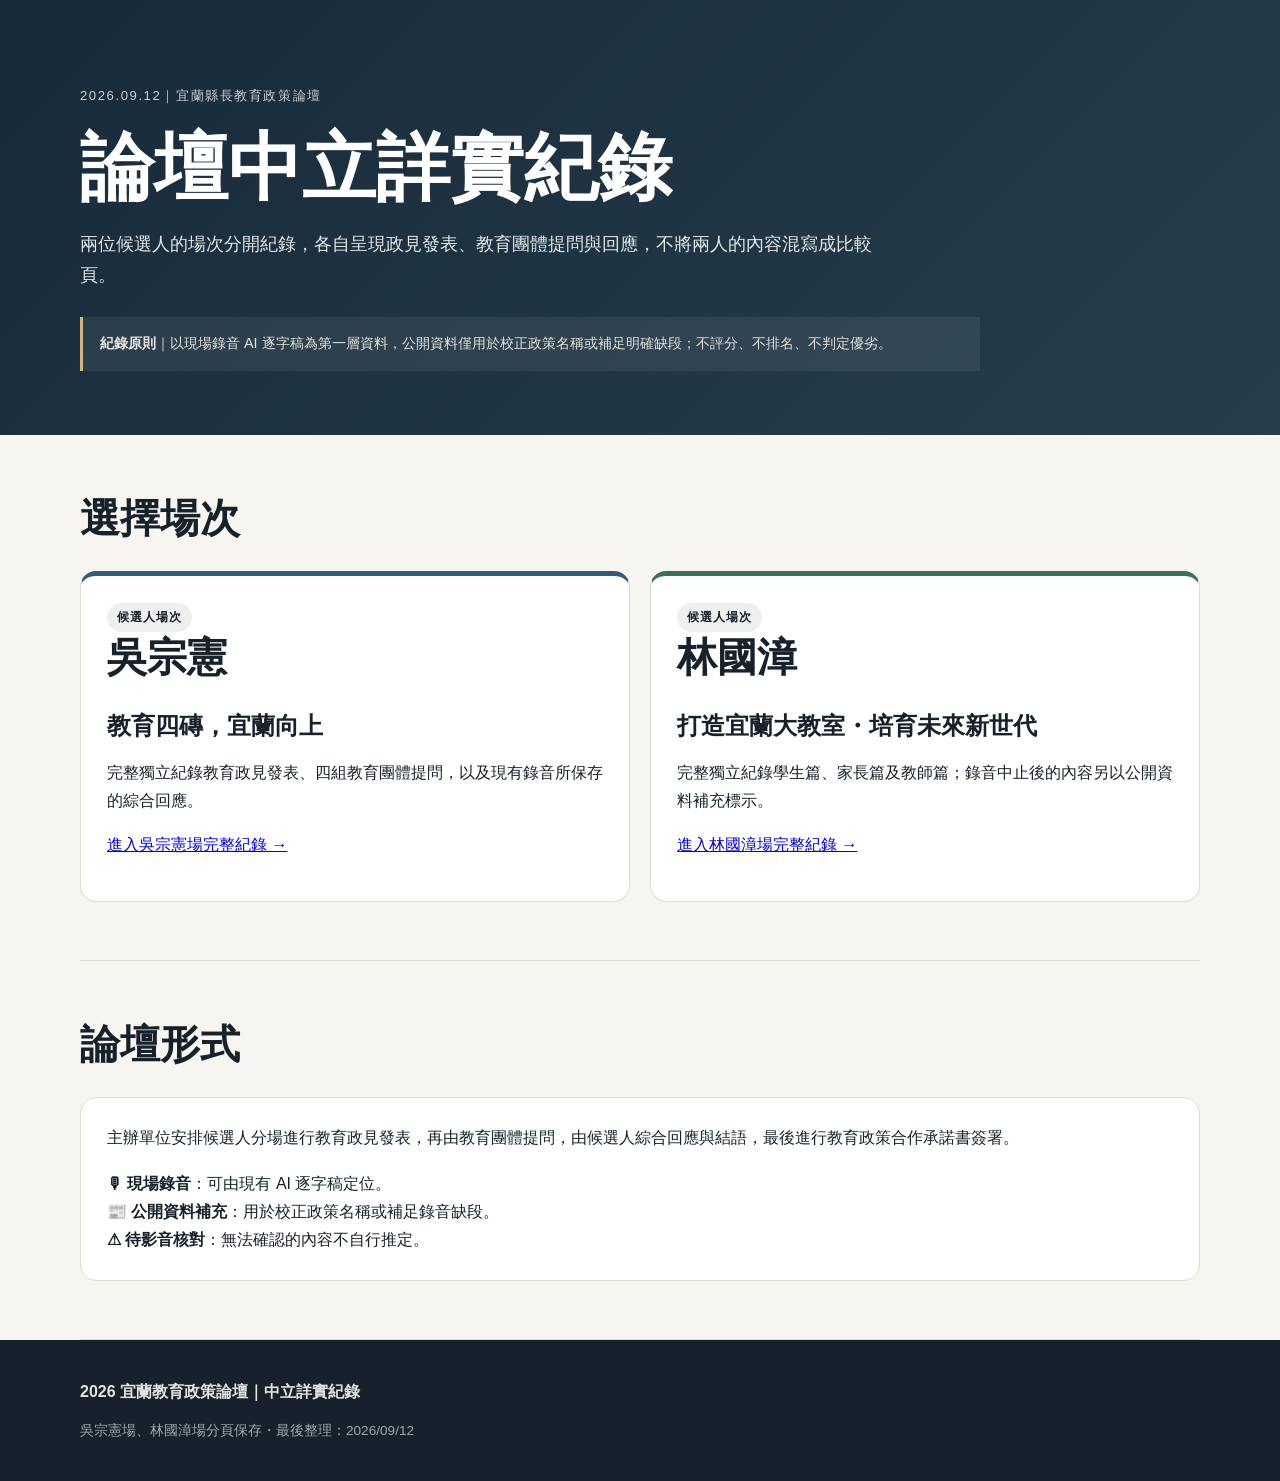
==== commit 0067dc9f: "Make homepage a neutral gateway to separate candidate records" ====
--- a/index.html
+++ b/index.html
@@ -1 +1 @@
-<!doctype html><html lang="zh-Hant"><head><meta charset="utf-8"><meta name="viewport" content="width=device-width,initial-scale=1"><meta name="description" content="2026年9月12日宜蘭縣長教育政策論壇中立詳實紀錄"><title>2026 宜蘭教育政策論壇｜中立詳實紀錄</title><link rel="stylesheet" href="styles.css"></head><body><header class="hero"><div class="wrap"><p class="eyebrow">2026.09.12｜宜蘭縣長教育政策論壇</p><h1>論壇中立詳實紀錄<br><span>吳宗憲・林國漳</span></h1><p class="lead">以現場錄音 AI 逐字稿為第一層資料，並以候選人公開教育政見與論壇當日報導交叉核對。此頁只記錄「誰說了什麼、現場問了什麼」，不評分、不排名、不判定優劣。</p><div class="notice"><b>紀錄原則</b>｜AI 逐字稿存在人名、數字及專有名詞辨識誤差。可由公開資料確認者予以校正；無法確認者不自行補寫。林國漳現有錄音逐字稿於教師篇約 15:22 中止，後續內容均明確標示為「公開資料補充」。</div><nav><a href="#forum">論壇流程</a><a href="#wu">吳宗憲</a><a href="#questions">現場提問</a><a href="#wu-response">吳宗憲回應</a><a href="#lin">林國漳</a><a href="#lin-response">林國漳回應</a><a href="#sources">資料來源</a></nav></div></header><main class="wrap"><section id="forum"><h2>論壇流程與紀錄範圍</h2><div class="cards"><article><h3>論壇形式</h3><p>主辦單位安排候選人先進行約 15 分鐘教育政見發表，接著由教育團體現場提問，再給候選人約 15 分鐘綜合回應與結語，最後進行教育政策合作承諾書簽署。</p></article><article><h3>本頁來源標記</h3><p><b>🎙 現場錄音</b>：可在現有 AI 逐字稿定位。<br><b>📰 公開資料補充</b>：用於校正政策名稱或補足錄音缺段。<br><b>⚠ 待影音核對</b>：不以推測填補。</p></article></div></section><section id="wu" class="detail"><div class="section-head"><span class="num">01</span><div><p>🎙 現場錄音 00:00–13:25</p><h2>吳宗憲｜教育政見發表</h2></div></div><div class="quote">教育對學生與家庭具有長期影響；教育投入應被視為國家基礎建設。</div><div class="cards"><article><h3>個人教育經驗</h3><p>開場談到自己的高中求學並非一路順利，曾因教師沒有放棄而繼續升學；藉此說明教師對學生人生發展的重要性。現場也提及自己後續持續進修及教學經驗。</p></article><article><h3>提出三項主要問題</h3><ul><li>少子化造成學生人口快速下降。</li><li>教師工作環境惡化，包括壓力、流動及防禦性教學。</li><li>偏鄉、小校設備與教育資源存在落差。</li></ul></article></div><h3>「教育四磚，宜蘭向上」</h3><div class="cards"><article><h3>第一磚｜教育專案經費</h3><p>主張教育不是一般社會福利，而是長期基礎建設。提出上任初期投入 5,000 萬元教育專案經費，視需要追加；方向包括教職員及特定學生午餐支持、非教學人力、校安人力、設備、學生外出比賽與 AI 教學工具。5,000 萬及相關項目亦可由當日公開報導交叉確認。</p></article><article><h3>第二磚｜教育推動平台</h3><p>主張由縣長、局處首長與教育團體定期直接討論。地方權限可處理者由縣府改善，涉及中央規範者由縣長出面協調。現場另提及希望推動班級人數、師生比及相關中央法規檢討。</p></article><article><h3>第三磚｜教育安定環境</h3><p>提出心理專業、法律專業及校安專責人力，強調不應把校園安全責任完全交由教師承擔。另提出縣府法律服務、公立學校每年 8 萬元法律諮詢支援，以及 AI 電子圍籬協助校園高風險區域安全管理。</p></article><article><h3>第四磚｜跨校、跨縣市合作</h3><p>希望建立大小校之間、不同大型學校之間乃至跨縣市的資源共享機制，包含師資、課程、教材、社團與地方特色資源；並鼓勵各校發展自身特色。</p></article></div><p class="caption">註：逐字稿將「四磚」辨識為「四專」等近音字；政策正式名稱依當日公開報導校正為「教育四磚，宜蘭向上」。</p></section><section id="questions"><div class="section-head"><span class="num">02</span><div><p>🎙 現場錄音約 14:09–24:08</p><h2>教育團體現場提問</h2></div></div><div class="qa-list"><details open><summary>一、少子化與偏鄉小校</summary><div>第一位提問者來自教育基金會。問題指出宜蘭六班小校比例高，少子化可能是未來四年甚至十年的重大挑戰。提問重點是：除了補助之外，縣府能否從法規、制度與支援面提出更積極策略，協助校長、教師與偏遠小校，同時維持孩子就近受教的可能。<br><br><span class="caption">⚠ AI 對基金會名稱及提問者姓名辨識不穩定，本站暫不以錯誤逐字結果定名。</span></div></details><details><summary>二、家長協會：少子化、AI 學習、城鄉差距</summary><div>宜蘭縣家長協會理事長提出三題：①部分國小學生人數極少，未來是否涉及廢併校、整併或國中小整合；②AI 時代如何避免「數位失智」，讓 AI 從答案提供者轉為促進思考的工具；③AI 科技教育可能產生新的城鄉教育落差，縣府如何因應。</div></details><details><summary>三、高中端：高中職聯盟、留才與交通</summary><div>宜蘭高中代表彙整高中職校長意見，提出：①縣府與國立高中職建立整體聯盟與定期對話平台，讓國小、國中、高中課程與資源銜接；②如何留住宜蘭優秀學生與體育人才；③改善跨區就學交通，例如不同類科學校分布南北兩端所造成的通學困難，以及學生專車等問題。</div></details><details><summary>四、實驗教育：審查或輔導？</summary><div>宜蘭蒙特梭利教育發展相關團體提問，關注政權更替後實驗教育政策是否持續友善，並詢問縣府能否將偏重防弊、把關的審查機制，轉向輔導、支持辦學者與家庭，維持學生多元學習選擇。</div></details></div></section><section id="wu-response"><div class="section-head"><span class="num">03</span><div><p>🎙 現場錄音 24:39 起</p><h2>吳宗憲｜綜合回應紀錄</h2></div></div><div class="cards"><article><h3>先抓兩個結構問題</h3><p>回應一開始將問題歸納為兩個大方向：<b>少子化</b>與<b>交通</b>。他表示處理問題習慣區分大方向與小方向，先談長期根本問題。</p></article><article><h3>少子化連結青年返鄉</h3><p>認為若只看宜蘭，長期方向是創造工作機會、吸引年輕人回流；年輕人返鄉工作、成家、生育及消費後，才可能改善地方人口與學校學生來源。因此把教育人口問題與產業及地方經濟政策連結。</p></article><article><h3>交通與跨區就學</h3><p>回應高中端提出的南北通學問題時，連結自己的交通政策，主張宜蘭鐵路高架不只侷限部分區段，而應進一步改善南北向交通，並保留未來捷運化可能。公開報導將其構想整理為頭城至蘇澳全縣高架。</p></article><article><h3>長期規劃觀點</h3><p>以「看未來三十年」說明交通建設思維，並以高鐵等大型建設為例，主張不能只以眼前運量或塞車問題判斷長期基礎建設。</p></article></div><div class="notice"><b>紀錄缺口：</b>目前保存的吳宗憲 AI 逐字稿在綜合回應約 27:54 後結束，因此無法從此檔確認他對四組提問後續逐題完整回答。公開報導另記載小校品牌化、全縣就讀、法定評估及公聽前不輕言廢校等主張；本站將這些視為📰公開資料補充，而非冒充錄音逐字內容。</div></section><section id="lin"><div class="section-head"><span class="num">04</span><div><p>🎙 現場錄音 05:43–15:22</p><h2>林國漳｜教育政見發表</h2></div></div><div class="quote">「打造宜蘭大教室・培育未來新世代」——政策以學生、家長、教師三個面向說明。</div><div class="cards"><article><h3>教育參與經驗</h3><p>開場列舉家長會、教育審議、校長遴選、公辦民營教育、社區大學與宜蘭大學等參與經驗，說明其教育政策背景。部分機構名稱與職稱在 AI 逐字稿有辨識錯誤，因此此處不逐一照錄。</p></article><article><h3>政策架構</h3><p>將教育政策分成<b>學生、家長、教師</b>三部分，並強調教育不能脫離台灣與宜蘭這塊土地。</p></article></div><div class="three"><article><span>學生篇</span><h3>數位、在地、雙語、技職</h3><ul><li><b>數位平權：</b>分年補足國小平板缺口。</li><li><b>AI／STEAM：</b>成立宜蘭 AI 與 STEAM 教育中心，串連跨領域科技教育。</li><li><b>宜蘭學：</b>把地方歷史、文化、產業及原鄉文化納入課程。</li><li><b>務實雙語：</b>發展生活、觀光等可實際使用的外語，結合地方活動。</li><li><b>技職：</b>從國中小職涯認識銜接技職、實習及在地就業；公開政見資料進一步確認為六大特色技職學群。</li></ul></article><article><span>家長篇</span><h3>飲食、托育與多元支持</h3><ul><li>延續既有免學費、教科書及營養午餐等政策。</li><li>每校約 15 萬元改善午餐保溫設備，優先使用在地有機食材並結合食農教育。</li><li>擴充幼托與 0–6 歲資源，高需求地區增加公幼及非營利幼兒園。</li><li>整合托育、早療、醫療與親職教育資訊。</li><li>增加特教助理員、心理師等專業人力，並提供新住民子女語言銜接與課後支持。</li></ul></article><article><span>教師篇</span><h3>行政減量、回歸專業</h3><p>現有錄音在教師篇剛開始即中止。可確認的現場開頭是「行政減量、回歸專業」，並表示不喜歡形式主義。</p><p><b>📰 公開資料補充：</b>9/10 公開政見及 9/12 論壇報導另列成立行政減量小組、AI 校務系統、教師法律與輔導管教支持、校安 SOP、清掃補助、小班精緻教育、小校轉型及幼兒園師生比檢討等。</p></article></div></section><section id="lin-response"><div class="section-head"><span class="num">05</span><div><p>📰 9/12 論壇公開報導補充</p><h2>林國漳｜現場提問回應紀錄</h2></div></div><div class="notice">此段不在目前保存的林國漳 AI 逐字稿範圍內。以下僅整理 9/12 當日論壇報導明確記載的回應，不標示為逐字原話。</div><div class="cards"><article><h3>少子化與小校</h3><p>提出「先支持、再轉型、後評估」；規劃小校轉型支持方案，結合地方特色，使小型學校可朝社區共學中心發展，而不是只用學生人數作為廢併校考量。</p></article><article><h3>AI 與城鄉差距</h3><p>主張成立教育中心，將科技工具轉為協助學生學習與思考的「思維鷹架」，並優先充實偏鄉學校軟硬體，縮短數位資源差距。</p></article><article><h3>高中職聯盟與交通</h3><p>提出整合縣內高中職成立教育發展委員會、設置留才獎學金，並以跨局處合作改善跨區通學交通網。</p></article><article><h3>實驗教育</h3><p>主張調整縣府審查機制，由偏重防弊轉向輔導建案，並設專責窗口協助辦學團隊，使不同教育理念與實驗模式持續發展。</p></article></div></section><section id="record"><h2>政策事項索引｜僅列紀錄，不做評價</h2><div class="table-wrap"><table><thead><tr><th>議題</th><th>吳宗憲紀錄</th><th>林國漳紀錄</th></tr></thead><tbody><tr><td>少子化／小校</td><td>視為主要結構問題；資源共享、特色發展；公開資料另有小校品牌化及程序完成前不輕言廢校</td><td>先支持、再轉型、後評估；小班精緻、小校轉型、社區共學中心</td></tr><tr><td>教師行政</td><td>非教學支援人力、教育推動平台</td><td>行政減量；公開資料另有行政減量小組與 AI 校務系統</td></tr><tr><td>法律／校安</td><td>公職律師、每校 8 萬法律諮詢、校安專責、心理專業、AI 電子圍籬</td><td>公開資料：教師法律與輔導管教支持、校安事件 SOP</td></tr><tr><td>AI／數位</td><td>設備、正版 AI 教學工具、教師學習、AI 校安</td><td>平板補足、AI／STEAM 教育中心、偏鄉數位資源、AI 校務</td></tr><tr><td>在地／城鄉</td><td>學校特色、跨校及跨縣市資源共享</td><td>宜蘭學、原鄉文化、偏鄉師資、數位平權</td></tr><tr><td>技職／人才</td><td>綜合回應將青年返鄉、產業與人口連結</td><td>特色技職學群、在地就學—實習—就業；公開資料另有留才獎學金</td></tr><tr><td>家庭／幼兒</td><td>午餐支持、幼兒相關師生比及制度檢討方向</td><td>0–6 歲托育早療整合、公幼與非營利幼兒園、特教及新住民支持</td></tr><tr><td>交通</td><td>將跨區通學連結全縣鐵路高架、捷運化長期構想</td><td>公開資料：跨局處改善跨區通學交通網</td></tr><tr><td>實驗教育</td><td>⚠ 現有逐字稿未保存到完整回答</td><td>公開資料：審查由防弊轉向輔導建案、設專責窗口</td></tr></tbody></table></div></section><section id="sources"><h2>資料來源與版本說明</h2><div class="source-box"><p><b>🎙 第一手資料</b><br>《語音 260912_093833吳宗憲_original.txt》：現場錄音 AI 逐字稿，保存至吳宗憲綜合回應約 27:54。<br>《語音 260912_112425林國漳_original.txt》：現場錄音 AI 逐字稿，保存至林國漳政見發表教師篇約 15:22。</p><p><b>🎥 現場錄影</b><br><a href="https://youtube.com/playlist?list=PLebuli9NADt4" target="_blank" rel="noopener">YouTube 現場錄影播放清單</a>。本版先建立可追溯的紀錄架構；影片可取得的內容將用於後續逐項校正 AI 辨識錯誤。</p><p><b>📰 交叉資料</b><br><a href="https://www.kamalan-news.com/political/22/18982" target="_blank" rel="noopener">9/12 吳宗憲論壇報導</a>｜<a href="https://www.kamalan-news.com/political/22/18984" target="_blank" rel="noopener">9/12 林國漳論壇報導</a>｜<a href="https://www.kamalan-news.com/political/22/18962" target="_blank" rel="noopener">9/10 林國漳教育政見發布</a></p><p><b>版本原則</b><br>本頁不是官方逐字紀錄，也不代表任何候選人或政黨。整理時保留政策原意、刪除口語贅詞；新聞補充與現場錄音分開標示，不以整理者的推論填補缺漏。</p></div></section></main><footer><div class="wrap"><b>2026 宜蘭教育政策論壇｜中立詳實紀錄</b><p>資料整理版 2026/09/12・不評分、不排名、不代替官方紀錄</p></div></footer><script src="app.js"></script></body></html>+<!doctype html><html lang="zh-Hant"><head><meta charset="utf-8"><meta name="viewport" content="width=device-width,initial-scale=1"><meta name="description" content="2026年9月12日宜蘭縣長教育政策論壇中立詳實紀錄"><title>2026 宜蘭教育政策論壇｜中立詳實紀錄</title><link rel="stylesheet" href="styles.css"></head><body><header class="hero"><div class="wrap"><p class="eyebrow">2026.09.12｜宜蘭縣長教育政策論壇</p><h1>論壇中立詳實紀錄</h1><p class="lead">兩位候選人的場次分開紀錄，各自呈現政見發表、教育團體提問與回應，不將兩人的內容混寫成比較頁。</p><div class="notice"><b>紀錄原則</b>｜以現場錄音 AI 逐字稿為第一層資料，公開資料僅用於校正政策名稱或補足明確缺段；不評分、不排名、不判定優劣。</div></div></header><main class="wrap"><section><h2>選擇場次</h2><div class="candidate-grid"><article class="candidate wu"><span class="tag">候選人場次</span><h2>吳宗憲</h2><h3>教育四磚，宜蘭向上</h3><p>完整獨立紀錄教育政見發表、四組教育團體提問，以及現有錄音所保存的綜合回應。</p><p><a href="wu.html">進入吳宗憲場完整紀錄 →</a></p></article><article class="candidate lin"><span class="tag">候選人場次</span><h2>林國漳</h2><h3>打造宜蘭大教室・培育未來新世代</h3><p>完整獨立紀錄學生篇、家長篇及教師篇；錄音中止後的內容另以公開資料補充標示。</p><p><a href="lin.html">進入林國漳場完整紀錄 →</a></p></article></div></section><section><h2>論壇形式</h2><div class="source-box"><p>主辦單位安排候選人分場進行教育政見發表，再由教育團體提問，由候選人綜合回應與結語，最後進行教育政策合作承諾書簽署。</p><p><b>🎙 現場錄音</b>：可由現有 AI 逐字稿定位。<br><b>📰 公開資料補充</b>：用於校正政策名稱或補足錄音缺段。<br><b>⚠ 待影音核對</b>：無法確認的內容不自行推定。</p></div></section></main><footer><div class="wrap"><b>2026 宜蘭教育政策論壇｜中立詳實紀錄</b><p>吳宗憲場、林國漳場分頁保存・最後整理：2026/09/12</p></div></footer></body></html>
